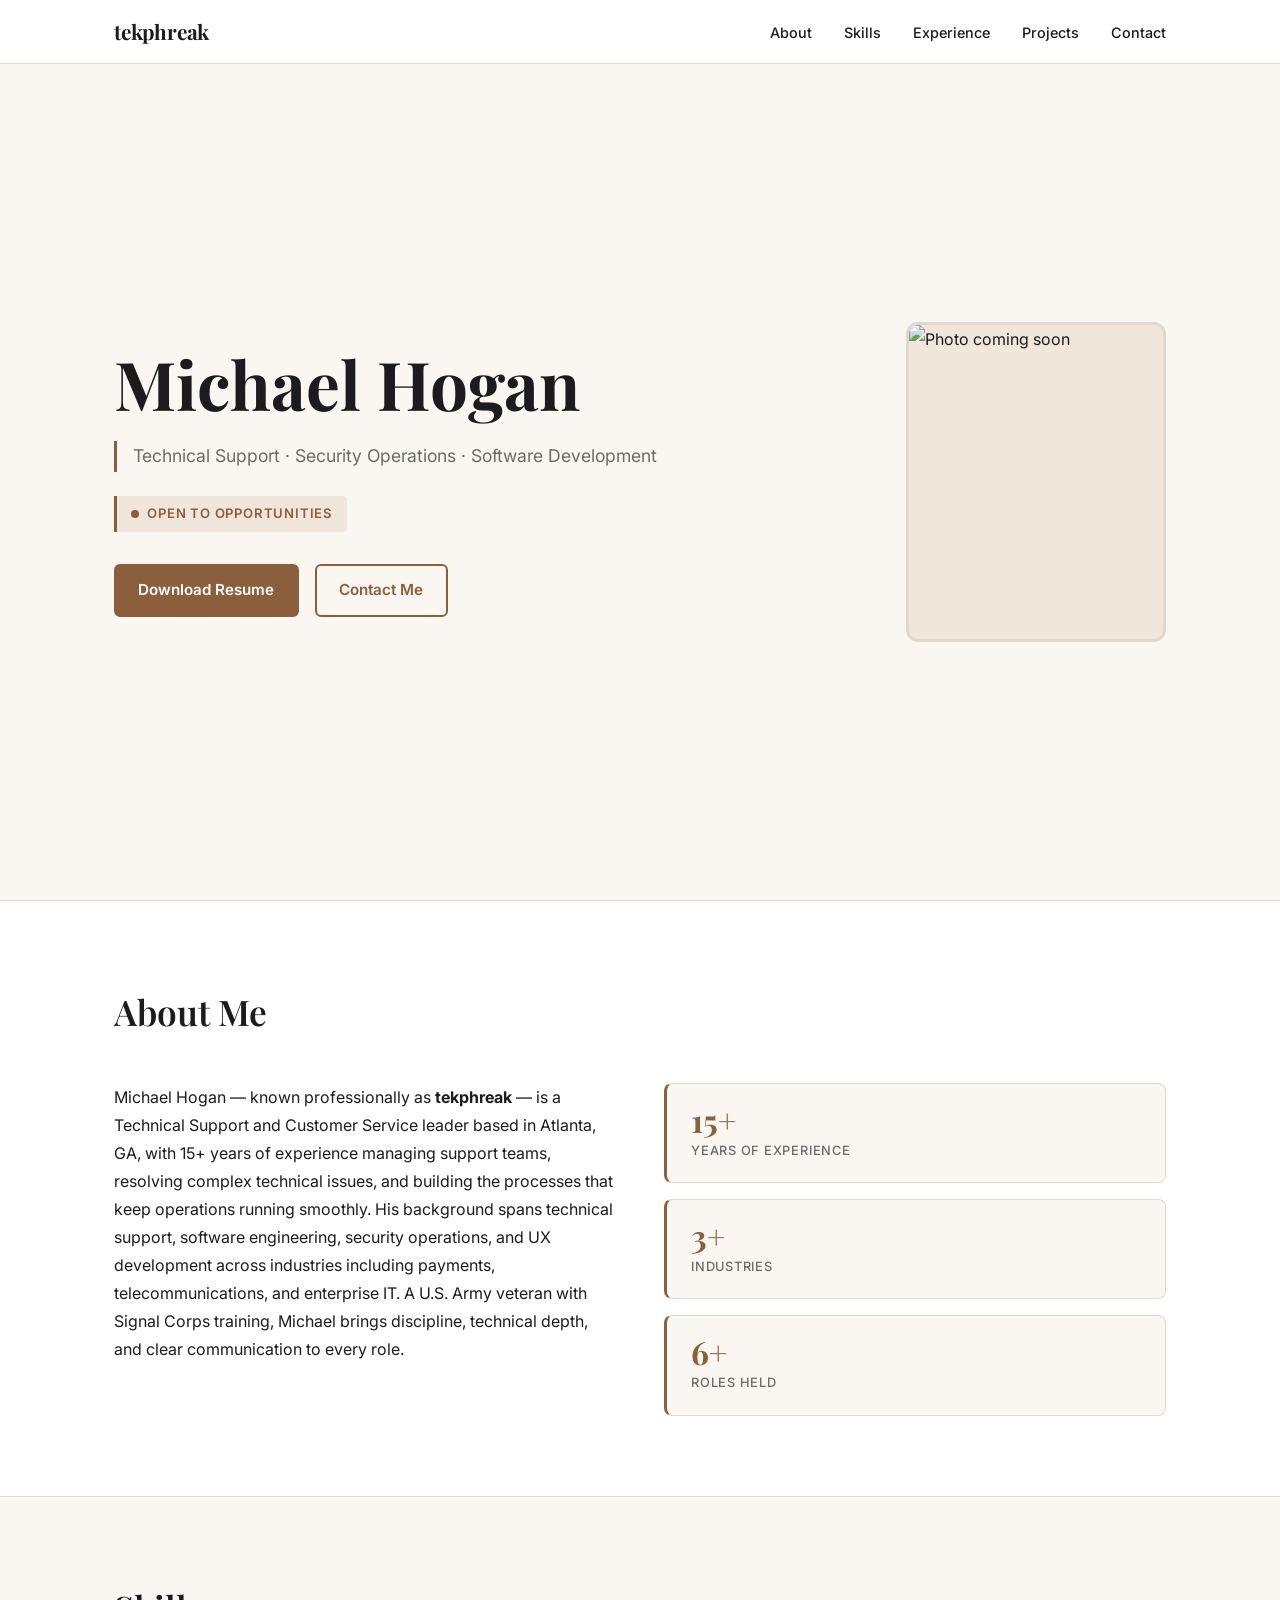
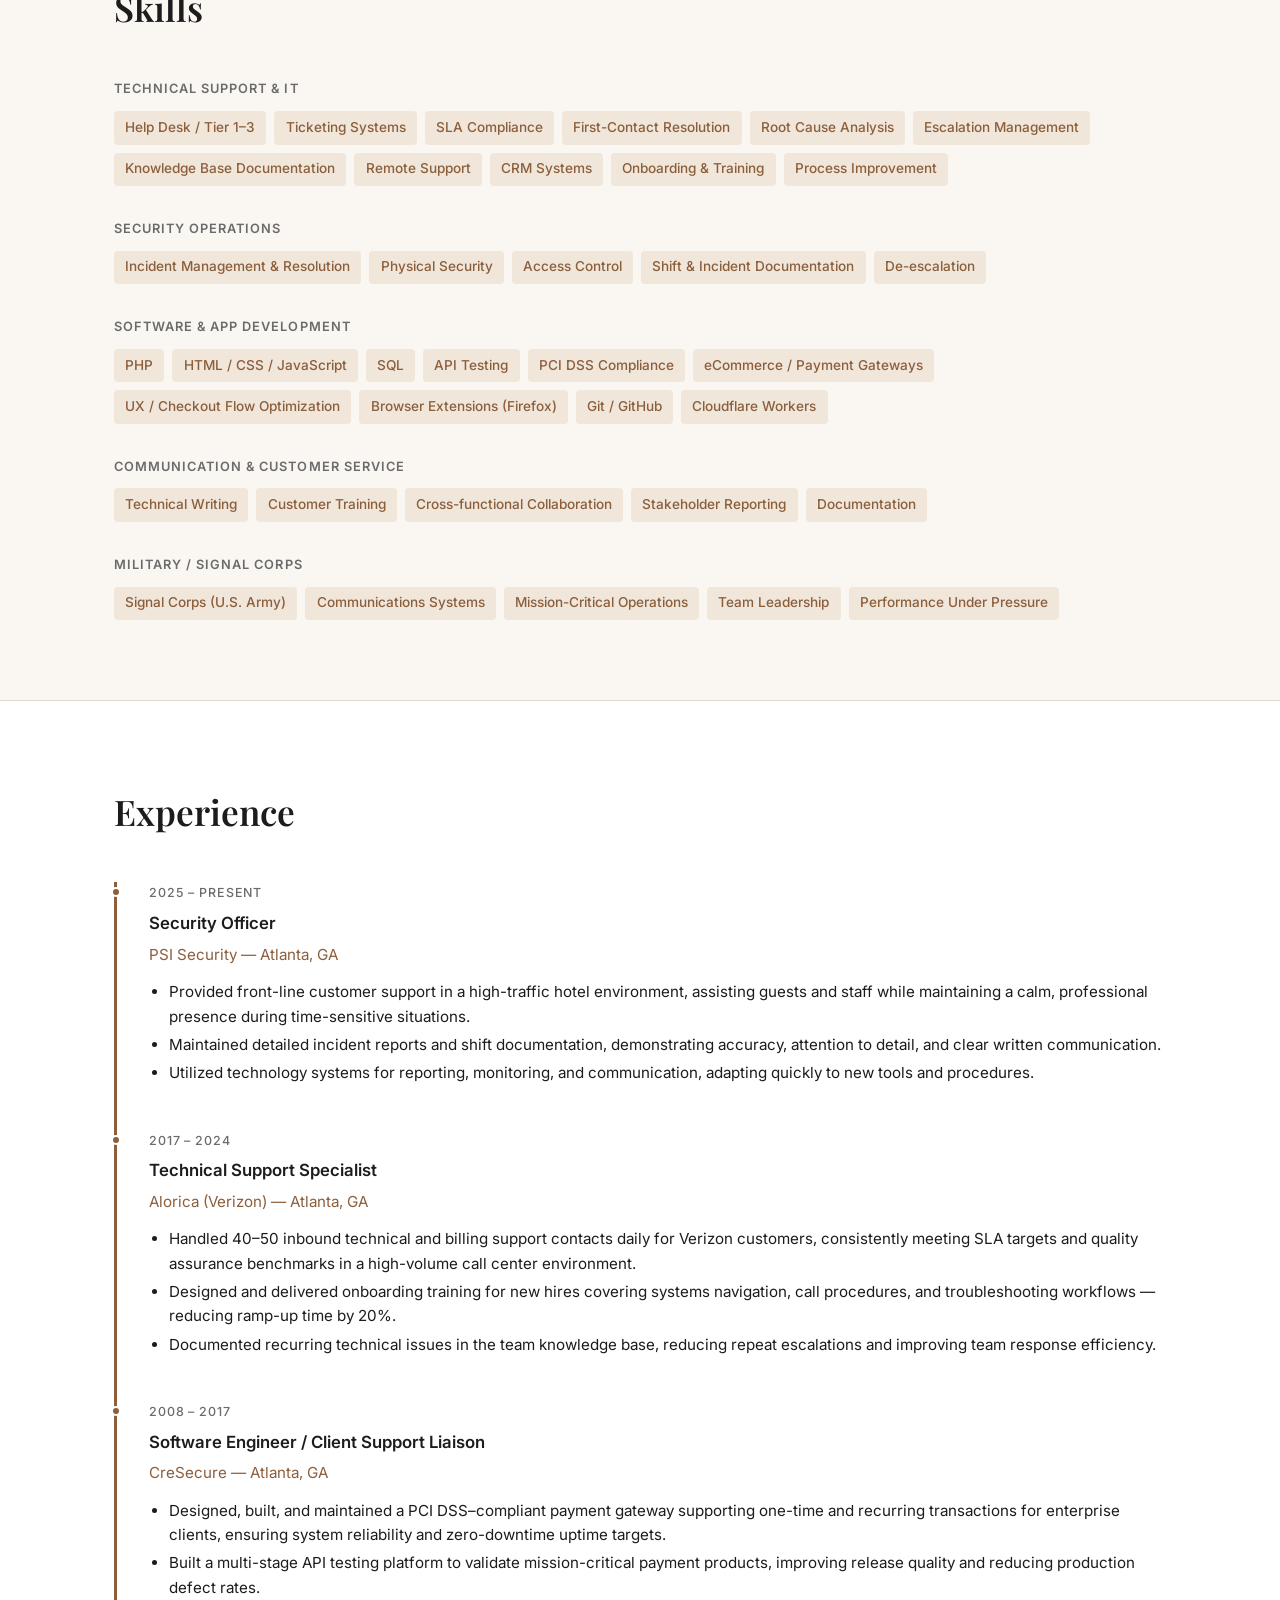
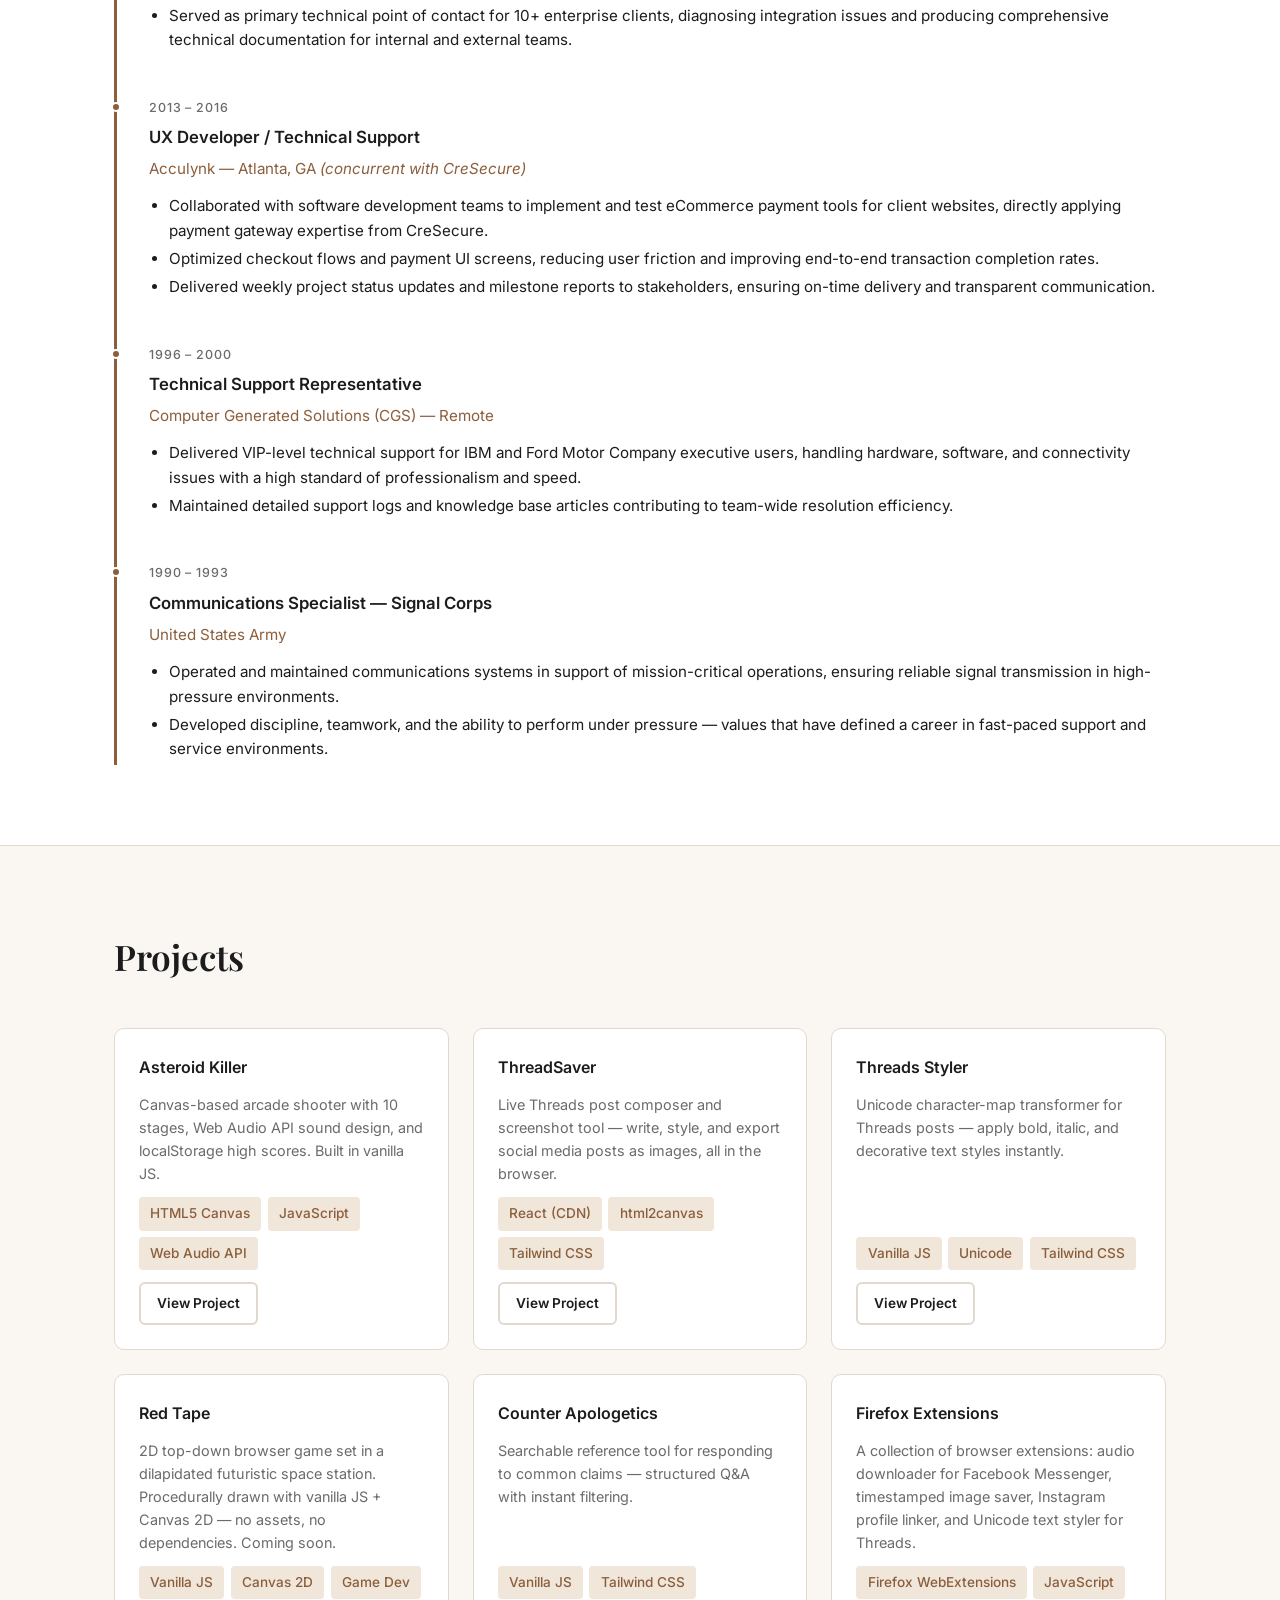
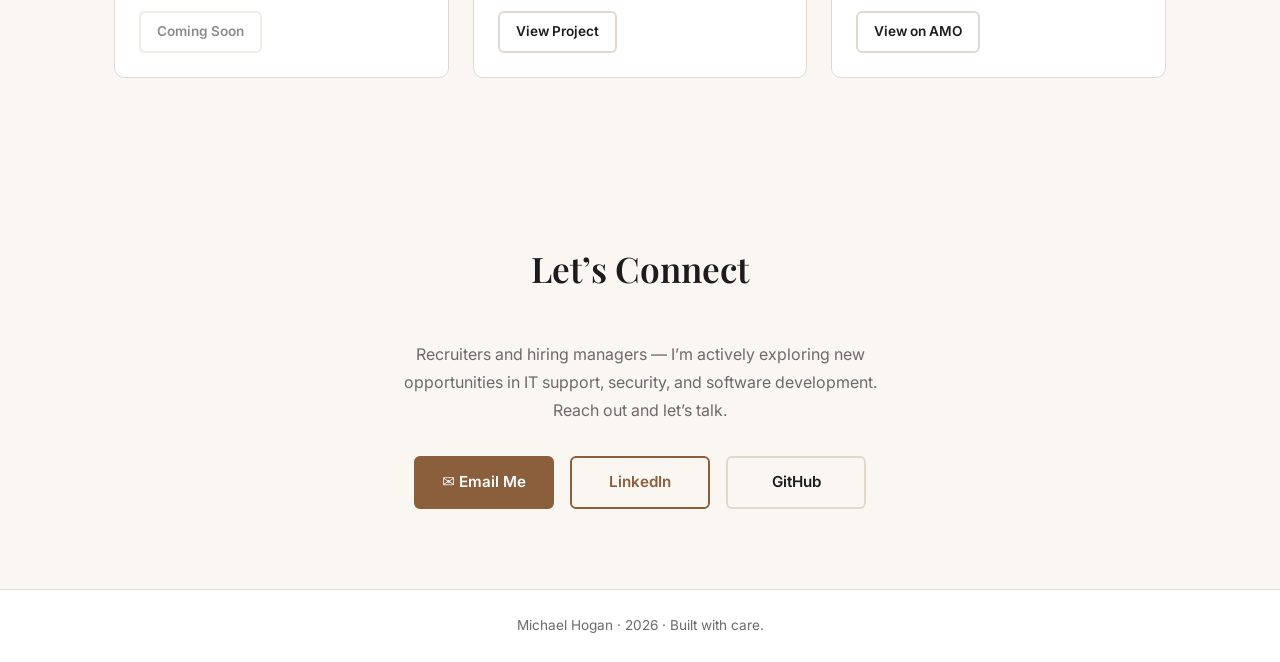
==== index.html @ ffb58f97 "Replace Apologetics Bingo with Red Tape game placeholder; contact email already live Co-Authored-By:" ====
<!DOCTYPE html>
<html lang="en">
<head>
  <meta charset="UTF-8">
  <meta name="viewport" content="width=device-width, initial-scale=1.0">

  <title>Michael Hogan | tekphreak &mdash; Technical Support, Security &amp; Software Development | Atlanta, GA</title>

  <!-- SEO -->
  <meta name="description" content="Michael Hogan &mdash; tekphreak | Technical Support, Security Operations &amp; Software Development professional based in Atlanta, GA. Open to new opportunities.">
  <meta name="keywords" content="Michael Hogan, tekphreak, technical support specialist, security officer, software developer, Atlanta, IT professional, hire, resume">
  <meta name="author" content="Michael Hogan">
  <meta name="robots" content="index, follow">

  <!-- Open Graph -->
  <meta property="og:type" content="website">
  <meta property="og:url" content="https://tekphreak.com/">
  <meta property="og:title" content="Michael Hogan | tekphreak &mdash; Professional Portfolio">
  <meta property="og:description" content="Technical Support, Security Operations &amp; Software Development professional based in Atlanta, GA. Open to new opportunities.">
  <meta property="og:image" content="https://tekphreak.com/assets/profile.jpg">

  <!-- Twitter/X Card -->
  <meta name="twitter:card" content="summary_large_image">
  <meta name="twitter:title" content="Michael Hogan | tekphreak">
  <meta name="twitter:description" content="Technical Support, Security &amp; Software Development professional. Open to new opportunities.">
  <meta name="twitter:image" content="https://tekphreak.com/assets/profile.jpg">

  <!-- Canonical URL -->
  <link rel="canonical" href="https://tekphreak.com/">

  <!-- Favicon — drop files into assets/ and favicon.ico into root -->
  <link rel="icon" type="image/x-icon" href="/favicon.ico">
  <link rel="icon" type="image/png" sizes="32x32" href="/assets/favicon-32x32.png">
  <link rel="icon" type="image/png" sizes="16x16" href="/assets/favicon-16x16.png">
  <link rel="apple-touch-icon" sizes="180x180" href="/assets/apple-touch-icon.png">
  <link rel="icon" type="image/svg+xml" href="/assets/favicon.svg">
  <link rel="manifest" href="/site.webmanifest">
  <meta name="theme-color" content="#8B5E3C">

  <!-- Fonts -->
  <link rel="preconnect" href="https://fonts.googleapis.com">
  <link rel="preconnect" href="https://fonts.gstatic.com" crossorigin>
  <link href="https://fonts.googleapis.com/css2?family=Playfair+Display:wght@600;700&family=Inter:wght@400;500;600&display=swap" rel="stylesheet">

  <!-- Styles -->
  <link rel="stylesheet" href="style.css">
  <link rel="stylesheet" href="print.css" media="print">
</head>
<body>

  <!-- ===== NAV ===== -->
  <nav class="site-nav" id="site-nav">
    <div class="nav-inner">
      <a href="#hero" class="nav-logo">tekphreak</a>
      <button class="hamburger" aria-label="Open navigation menu" aria-expanded="false" aria-controls="nav-links">
        <span></span><span></span><span></span>
      </button>
      <ul class="nav-links" id="nav-links" role="list">
        <li><a href="#about">About</a></li>
        <li><a href="#skills">Skills</a></li>
        <li><a href="#experience">Experience</a></li>
        <li><a href="#projects">Projects</a></li>

        <li><a href="#contact">Contact</a></li>
      </ul>
    </div>
  </nav>

  <!-- ===== HERO ===== -->
  <section id="hero">
    <div class="hero-inner">
      <div class="hero-content">
        <h1 class="hero-name">Michael Hogan</h1>
        <div class="hero-tagline-block">
          <p class="hero-tagline">Technical Support &middot; Security Operations &middot; Software Development</p>
        </div>
        <div class="open-to-work-badge">
          <span class="badge-dot"></span> Open to Opportunities
        </div>
        <div class="hero-ctas">
          <a href="assets/resume.pdf" download class="btn btn-primary">Download Resume</a>
          <a href="#contact" class="btn btn-secondary">Contact Me</a>
        </div>
      </div>
      <div class="hero-photo">
        <img src="assets/profile.jpg" alt="Photo coming soon" class="profile-img">
      </div>
    </div>
  </section>

  <!-- ===== ABOUT ===== -->
  <section id="about">
    <div class="section-inner">
      <h2 class="section-heading">About Me</h2>
      <div class="about-grid">
        <div class="about-bio">
          <p>Michael Hogan &mdash; known professionally as <strong>tekphreak</strong> &mdash; is a Technical Support and Customer Service leader based in Atlanta, GA, with 15+ years of experience managing support teams, resolving complex technical issues, and building the processes that keep operations running smoothly. His background spans technical support, software engineering, security operations, and UX development across industries including payments, telecommunications, and enterprise IT. A U.S. Army veteran with Signal Corps training, Michael brings discipline, technical depth, and clear communication to every role.</p>
        </div>
        <div class="about-stats">
          <div class="stat-card">
            <span class="stat-number">15+</span>
            <span class="stat-label">Years of Experience</span>
          </div>
          <div class="stat-card">
            <span class="stat-number">3+</span>
            <span class="stat-label">Industries</span>
          </div>
          <div class="stat-card">
            <span class="stat-number">6+</span>
            <span class="stat-label">Roles Held</span>
          </div>
        </div>
      </div>
    </div>
  </section>

  <!-- ===== SKILLS ===== -->
  <section id="skills">
    <div class="section-inner">
      <h2 class="section-heading">Skills</h2>
      <div class="skills-groups">

        <div class="skill-group">
          <h3 class="skill-group-label">Technical Support &amp; IT</h3>
          <div class="skill-tags">
            <span class="skill-tag">Help Desk / Tier 1&ndash;3</span>
            <span class="skill-tag">Ticketing Systems</span>
            <span class="skill-tag">SLA Compliance</span>
            <span class="skill-tag">First-Contact Resolution</span>
            <span class="skill-tag">Root Cause Analysis</span>
            <span class="skill-tag">Escalation Management</span>
            <span class="skill-tag">Knowledge Base Documentation</span>
            <span class="skill-tag">Remote Support</span>
            <span class="skill-tag">CRM Systems</span>
            <span class="skill-tag">Onboarding &amp; Training</span>
            <span class="skill-tag">Process Improvement</span>
          </div>
        </div>

        <div class="skill-group">
          <h3 class="skill-group-label">Security Operations</h3>
          <div class="skill-tags">
            <span class="skill-tag">Incident Management &amp; Resolution</span>
            <span class="skill-tag">Physical Security</span>
            <span class="skill-tag">Access Control</span>
            <span class="skill-tag">Shift &amp; Incident Documentation</span>
            <span class="skill-tag">De-escalation</span>
          </div>
        </div>

        <div class="skill-group">
          <h3 class="skill-group-label">Software &amp; App Development</h3>
          <div class="skill-tags">
            <span class="skill-tag">PHP</span>
            <span class="skill-tag">HTML / CSS / JavaScript</span>
            <span class="skill-tag">SQL</span>
            <span class="skill-tag">API Testing</span>
            <span class="skill-tag">PCI DSS Compliance</span>
            <span class="skill-tag">eCommerce / Payment Gateways</span>
            <span class="skill-tag">UX / Checkout Flow Optimization</span>
            <span class="skill-tag">Browser Extensions (Firefox)</span>
            <span class="skill-tag">Git / GitHub</span>
            <span class="skill-tag">Cloudflare Workers</span>
          </div>
        </div>

        <div class="skill-group">
          <h3 class="skill-group-label">Communication &amp; Customer Service</h3>
          <div class="skill-tags">
            <span class="skill-tag">Technical Writing</span>
            <span class="skill-tag">Customer Training</span>
            <span class="skill-tag">Cross-functional Collaboration</span>
            <span class="skill-tag">Stakeholder Reporting</span>
            <span class="skill-tag">Documentation</span>
          </div>
        </div>

        <div class="skill-group">
          <h3 class="skill-group-label">Military / Signal Corps</h3>
          <div class="skill-tags">
            <span class="skill-tag">Signal Corps (U.S. Army)</span>
            <span class="skill-tag">Communications Systems</span>
            <span class="skill-tag">Mission-Critical Operations</span>
            <span class="skill-tag">Team Leadership</span>
            <span class="skill-tag">Performance Under Pressure</span>
          </div>
        </div>

      </div>
    </div>
  </section>

  <!-- ===== EXPERIENCE ===== -->
  <section id="experience">
    <div class="section-inner">
      <h2 class="section-heading">Experience</h2>
      <div class="timeline">

        <div class="timeline-entry">
          <span class="timeline-date">2025 &ndash; Present</span>
          <h3 class="timeline-role">Security Officer</h3>
          <p class="timeline-company">PSI Security &mdash; Atlanta, GA</p>
          <ul class="timeline-bullets">
            <li>Provided front-line customer support in a high-traffic hotel environment, assisting guests and staff while maintaining a calm, professional presence during time-sensitive situations.</li>
            <li>Maintained detailed incident reports and shift documentation, demonstrating accuracy, attention to detail, and clear written communication.</li>
            <li>Utilized technology systems for reporting, monitoring, and communication, adapting quickly to new tools and procedures.</li>
          </ul>
        </div>

        <div class="timeline-entry">
          <span class="timeline-date">2017 &ndash; 2024</span>
          <h3 class="timeline-role">Technical Support Specialist</h3>
          <p class="timeline-company">Alorica (Verizon) &mdash; Atlanta, GA</p>
          <ul class="timeline-bullets">
            <li>Handled 40&ndash;50 inbound technical and billing support contacts daily for Verizon customers, consistently meeting SLA targets and quality assurance benchmarks in a high-volume call center environment.</li>
            <li>Designed and delivered onboarding training for new hires covering systems navigation, call procedures, and troubleshooting workflows &mdash; reducing ramp-up time by 20%.</li>
            <li>Documented recurring technical issues in the team knowledge base, reducing repeat escalations and improving team response efficiency.</li>
          </ul>
        </div>

        <div class="timeline-entry">
          <span class="timeline-date">2008 &ndash; 2017</span>
          <h3 class="timeline-role">Software Engineer / Client Support Liaison</h3>
          <p class="timeline-company">CreSecure &mdash; Atlanta, GA</p>
          <ul class="timeline-bullets">
            <li>Designed, built, and maintained a PCI DSS&ndash;compliant payment gateway supporting one-time and recurring transactions for enterprise clients, ensuring system reliability and zero-downtime uptime targets.</li>
            <li>Built a multi-stage API testing platform to validate mission-critical payment products, improving release quality and reducing production defect rates.</li>
            <li>Served as primary technical point of contact for 10+ enterprise clients, diagnosing integration issues and producing comprehensive technical documentation for internal and external teams.</li>
          </ul>
        </div>

        <div class="timeline-entry">
          <span class="timeline-date">2013 &ndash; 2016</span>
          <h3 class="timeline-role">UX Developer / Technical Support</h3>
          <p class="timeline-company">Acculynk &mdash; Atlanta, GA <em style="font-style:italic;font-weight:400;">(concurrent with CreSecure)</em></p>
          <ul class="timeline-bullets">
            <li>Collaborated with software development teams to implement and test eCommerce payment tools for client websites, directly applying payment gateway expertise from CreSecure.</li>
            <li>Optimized checkout flows and payment UI screens, reducing user friction and improving end-to-end transaction completion rates.</li>
            <li>Delivered weekly project status updates and milestone reports to stakeholders, ensuring on-time delivery and transparent communication.</li>
          </ul>
        </div>

        <div class="timeline-entry">
          <span class="timeline-date">1996 &ndash; 2000</span>
          <h3 class="timeline-role">Technical Support Representative</h3>
          <p class="timeline-company">Computer Generated Solutions (CGS) &mdash; Remote</p>
          <ul class="timeline-bullets">
            <li>Delivered VIP-level technical support for IBM and Ford Motor Company executive users, handling hardware, software, and connectivity issues with a high standard of professionalism and speed.</li>
            <li>Maintained detailed support logs and knowledge base articles contributing to team-wide resolution efficiency.</li>
          </ul>
        </div>

        <div class="timeline-entry">
          <span class="timeline-date">1990 &ndash; 1993</span>
          <h3 class="timeline-role">Communications Specialist &mdash; Signal Corps</h3>
          <p class="timeline-company">United States Army</p>
          <ul class="timeline-bullets">
            <li>Operated and maintained communications systems in support of mission-critical operations, ensuring reliable signal transmission in high-pressure environments.</li>
            <li>Developed discipline, teamwork, and the ability to perform under pressure &mdash; values that have defined a career in fast-paced support and service environments.</li>
          </ul>
        </div>

      </div>
    </div>
  </section>

  <!-- ===== PROJECTS ===== -->
  <section id="projects">
    <div class="section-inner">
      <h2 class="section-heading">Projects</h2>
      <div class="card-grid">

        <div class="card">
          <h3 class="card-title">Asteroid Killer</h3>
          <p class="card-desc">Canvas-based arcade shooter with 10 stages, Web Audio API sound design, and localStorage high scores. Built in vanilla JS.</p>
          <div class="card-tags">
            <span class="skill-tag">HTML5 Canvas</span>
            <span class="skill-tag">JavaScript</span>
            <span class="skill-tag">Web Audio API</span>
          </div>
          <a href="apps/game/index.html" class="btn btn-outline card-btn">View Project</a>
        </div>

        <div class="card">
          <h3 class="card-title">ThreadSaver</h3>
          <p class="card-desc">Live Threads post composer and screenshot tool &mdash; write, style, and export social media posts as images, all in the browser.</p>
          <div class="card-tags">
            <span class="skill-tag">React (CDN)</span>
            <span class="skill-tag">html2canvas</span>
            <span class="skill-tag">Tailwind CSS</span>
          </div>
          <a href="apps/threadsaver/index.html" class="btn btn-outline card-btn">View Project</a>
        </div>

        <div class="card">
          <h3 class="card-title">Threads Styler</h3>
          <p class="card-desc">Unicode character-map transformer for Threads posts &mdash; apply bold, italic, and decorative text styles instantly.</p>
          <div class="card-tags">
            <span class="skill-tag">Vanilla JS</span>
            <span class="skill-tag">Unicode</span>
            <span class="skill-tag">Tailwind CSS</span>
          </div>
          <a href="apps/threadstyler/index.html" class="btn btn-outline card-btn">View Project</a>
        </div>

        <div class="card">
          <h3 class="card-title">Red Tape</h3>
          <p class="card-desc">2D top-down browser game set in a dilapidated futuristic space station. Procedurally drawn with vanilla JS + Canvas 2D &mdash; no assets, no dependencies. Coming soon.</p>
          <div class="card-tags">
            <span class="skill-tag">Vanilla JS</span>
            <span class="skill-tag">Canvas 2D</span>
            <span class="skill-tag">Game Dev</span>
          </div>
          <span class="btn btn-outline card-btn" style="opacity:.5;cursor:default;">Coming Soon</span>
        </div>

        <div class="card">
          <h3 class="card-title">Counter Apologetics</h3>
          <p class="card-desc">Searchable reference tool for responding to common claims &mdash; structured Q&amp;A with instant filtering.</p>
          <div class="card-tags">
            <span class="skill-tag">Vanilla JS</span>
            <span class="skill-tag">Tailwind CSS</span>
          </div>
          <a href="apps/cat/index.html" class="btn btn-outline card-btn">View Project</a>
        </div>

        <div class="card">
          <h3 class="card-title">Firefox Extensions</h3>
          <p class="card-desc">A collection of browser extensions: audio downloader for Facebook Messenger, timestamped image saver, Instagram profile linker, and Unicode text styler for Threads.</p>
          <div class="card-tags">
            <span class="skill-tag">Firefox WebExtensions</span>
            <span class="skill-tag">JavaScript</span>
          </div>
          <a href="https://addons.mozilla.org/en-US/firefox/user/18838772/" target="_blank" rel="noopener noreferrer" class="btn btn-outline card-btn">View on AMO</a>
        </div>

      </div>
    </div>
  </section>

  <!-- ===== CONTACT ===== -->
  <section id="contact">
    <div class="section-inner section-inner--centered">
      <h2 class="section-heading">Let&rsquo;s Connect</h2>
      <p class="contact-invite">Recruiters and hiring managers &mdash; I&rsquo;m actively exploring new opportunities in IT support, security, and software development. Reach out and let&rsquo;s talk.</p>
      <div class="contact-links">
        <a href="mailto:michaelrhogan@gmail.com" class="btn btn-primary contact-btn">
          &#x2709; Email Me
        </a>
        <a href="https://www.linkedin.com/in/michael-r-hogan" target="_blank" rel="noopener noreferrer" class="btn btn-secondary contact-btn">
          LinkedIn
        </a>
        <a href="https://github.com/tekphreak" target="_blank" rel="noopener noreferrer" class="btn btn-outline contact-btn">
          GitHub
        </a>
      </div>
    </div>
  </section>

  <!-- ===== FOOTER ===== -->
  <footer class="site-footer">
    <p>Michael Hogan &middot; <span id="footer-year"></span> &middot; Built with care.</p>
  </footer>

  <!-- JSON-LD Structured Data -->
  <script type="application/ld+json">
  {
    "@context": "https://schema.org",
    "@type": "Person",
    "name": "Michael Hogan",
    "alternateName": "tekphreak",
    "url": "https://tekphreak.com",
    "image": "https://tekphreak.com/assets/profile.jpg",
    "jobTitle": "Technical Support Specialist",
    "address": {
      "@type": "PostalAddress",
      "addressLocality": "Atlanta",
      "addressRegion": "GA",
      "addressCountry": "US"
    },
    "sameAs": [
      "https://www.linkedin.com/in/michael-r-hogan",
      "https://github.com/tekphreak"
    ]
  }
  </script>

  <script src="script.js"></script>
</body>
</html>
---- style.css ----
/* =============================================
   style.css — tekphreak.com
   ============================================= */

/* --- Custom Properties --- */
:root {
  --color-ink:          #1C1C1E;
  --color-surface:      #FAF7F2;
  --color-card:         #FFFFFF;
  --color-accent:       #8B5E3C;
  --color-accent-light: #F0E6DA;
  --color-muted:        #6B6B6B;
  --color-border:       #E2D9CE;

  --font-display: 'Playfair Display', Georgia, serif;
  --font-body:    'Inter', system-ui, sans-serif;

  --nav-height: 64px;
}

/* --- Reset --- */
*, *::before, *::after {
  box-sizing: border-box;
  margin: 0;
  padding: 0;
}

html {
  font-size: 16px;
  scroll-behavior: smooth;
}

body {
  font-family: var(--font-body);
  font-size: 1rem;
  line-height: 1.75;
  color: var(--color-ink);
  background-color: var(--color-surface);
  overflow-x: hidden;
}

img {
  max-width: 100%;
  height: auto;
  display: block;
}

ul {
  list-style: none;
}

a {
  color: var(--color-accent);
  text-decoration: none;
}

a:hover {
  text-decoration: underline;
}

:focus-visible {
  outline: 2px solid var(--color-accent);
  outline-offset: 3px;
  border-radius: 2px;
}

@media (prefers-reduced-motion: reduce) {
  *, *::before, *::after {
    animation-duration: 0.01ms !important;
    transition-duration: 0.01ms !important;
  }
}

/* =============================================
   NAV
   ============================================= */
.site-nav {
  position: sticky;
  top: 0;
  z-index: 100;
  background-color: var(--color-card);
  border-bottom: 1px solid var(--color-border);
  height: var(--nav-height);
}

.nav-inner {
  max-width: 1100px;
  margin: 0 auto;
  height: 100%;
  display: flex;
  align-items: center;
  justify-content: space-between;
  padding-left: max(1.5rem, env(safe-area-inset-left));
  padding-right: max(1.5rem, env(safe-area-inset-right));
}

.nav-logo {
  font-family: var(--font-display);
  font-size: 1.3rem;
  font-weight: 700;
  color: var(--color-ink);
  text-decoration: none;
  letter-spacing: -0.01em;
}

.nav-logo:hover {
  text-decoration: none;
  color: var(--color-accent);
}

.nav-links {
  display: flex;
  gap: 2rem;
  align-items: center;
}

.nav-links a {
  font-size: 0.9rem;
  font-weight: 500;
  color: var(--color-ink);
  text-decoration: none;
  transition: color 0.15s ease;
}

.nav-links a:hover {
  color: var(--color-accent);
  text-decoration: none;
}

/* Hamburger — hidden on desktop */
.hamburger {
  display: none;
  flex-direction: column;
  justify-content: center;
  align-items: center;
  gap: 5px;
  width: 44px;
  height: 44px;
  background: none;
  border: none;
  cursor: pointer;
  padding: 0;
}

.hamburger span {
  display: block;
  width: 22px;
  height: 2px;
  background-color: var(--color-ink);
  border-radius: 2px;
  transition: transform 0.2s ease, opacity 0.2s ease;
}

.hamburger[aria-expanded="true"] span:nth-child(1) {
  transform: translateY(7px) rotate(45deg);
}
.hamburger[aria-expanded="true"] span:nth-child(2) {
  opacity: 0;
}
.hamburger[aria-expanded="true"] span:nth-child(3) {
  transform: translateY(-7px) rotate(-45deg);
}

/* =============================================
   SECTION SHARED LAYOUT
   ============================================= */
.section-inner {
  max-width: 1100px;
  margin: 0 auto;
  padding: 5rem 1.5rem;
  padding-left: max(1.5rem, env(safe-area-inset-left));
  padding-right: max(1.5rem, env(safe-area-inset-right));
}

.section-inner--centered {
  text-align: center;
}

.section-heading {
  font-family: var(--font-display);
  font-size: clamp(1.6rem, 3vw, 2.2rem);
  font-weight: 600;
  color: var(--color-ink);
  margin-bottom: 2.5rem;
}

/* =============================================
   HERO
   ============================================= */
#hero {
  min-height: calc(100vh - var(--nav-height));
  background-color: var(--color-surface);
  display: flex;
  align-items: center;
}

.hero-inner {
  max-width: 1100px;
  margin: 0 auto;
  width: 100%;
  padding: 4rem 1.5rem;
  padding-left: max(1.5rem, env(safe-area-inset-left));
  padding-right: max(1.5rem, env(safe-area-inset-right));
  display: grid;
  grid-template-columns: 1fr auto;
  gap: 3rem;
  align-items: center;
}

.hero-name {
  font-family: var(--font-display);
  font-size: clamp(2.6rem, 6vw, 4.2rem);
  font-weight: 700;
  color: var(--color-ink);
  line-height: 1.1;
  margin-bottom: 1.25rem;
}

.hero-tagline-block {
  border-left: 3px solid var(--color-accent);
  padding-left: 1rem;
  margin-bottom: 1.5rem;
}

.hero-tagline {
  font-size: 1.1rem;
  color: var(--color-muted);
  font-weight: 400;
}

.open-to-work-badge {
  display: inline-flex;
  align-items: center;
  gap: 0.5rem;
  background-color: var(--color-accent-light);
  border-left: 3px solid var(--color-accent);
  color: var(--color-accent);
  font-size: 0.82rem;
  font-weight: 600;
  text-transform: uppercase;
  letter-spacing: 0.06em;
  padding: 0.4rem 0.9rem;
  border-radius: 0 4px 4px 0;
  margin-bottom: 2rem;
}

.badge-dot {
  display: inline-block;
  width: 8px;
  height: 8px;
  background-color: var(--color-accent);
  border-radius: 50%;
  flex-shrink: 0;
  animation: badge-pulse 2s infinite;
}

@keyframes badge-pulse {
  0%, 100% { opacity: 1; }
  50%       { opacity: 0.35; }
}

.hero-ctas {
  display: flex;
  gap: 1rem;
  flex-wrap: wrap;
}

.profile-img {
  width: 260px;
  height: 320px;
  object-fit: cover;
  border-radius: 12px;
  border: 3px solid var(--color-border);
  background-color: var(--color-accent-light);
}

/* =============================================
   BUTTONS
   ============================================= */
.btn {
  display: inline-flex;
  align-items: center;
  justify-content: center;
  gap: 0.4rem;
  font-family: var(--font-body);
  font-size: 0.95rem;
  font-weight: 600;
  padding: 0.7rem 1.4rem;
  min-height: 44px;
  border-radius: 6px;
  border: 2px solid transparent;
  cursor: pointer;
  text-decoration: none;
  transition: background-color 0.15s ease, color 0.15s ease, border-color 0.15s ease;
  white-space: nowrap;
}

.btn:hover {
  text-decoration: none;
}

.btn-primary {
  background-color: var(--color-accent);
  color: #fff;
  border-color: var(--color-accent);
}

.btn-primary:hover {
  background-color: #6e4a2e;
  border-color: #6e4a2e;
  color: #fff;
}

.btn-secondary {
  background-color: transparent;
  color: var(--color-accent);
  border-color: var(--color-accent);
}

.btn-secondary:hover {
  background-color: var(--color-accent-light);
  color: var(--color-accent);
}

.btn-outline {
  background-color: transparent;
  color: var(--color-ink);
  border-color: var(--color-border);
}

.btn-outline:hover {
  border-color: var(--color-accent);
  color: var(--color-accent);
}

/* =============================================
   ABOUT
   ============================================= */
#about {
  background-color: var(--color-card);
  border-top: 1px solid var(--color-border);
  border-bottom: 1px solid var(--color-border);
}

.about-grid {
  display: grid;
  grid-template-columns: 1fr 1fr;
  gap: 3rem;
  align-items: start;
}

.about-bio p {
  font-size: 1rem;
  line-height: 1.75;
  color: var(--color-ink);
}

.about-stats {
  display: flex;
  flex-direction: column;
  gap: 1rem;
}

.stat-card {
  background-color: var(--color-surface);
  border: 1px solid var(--color-border);
  border-left: 3px solid var(--color-accent);
  border-radius: 8px;
  padding: 1.25rem 1.5rem;
  display: flex;
  flex-direction: column;
  gap: 0.25rem;
}

.stat-number {
  font-family: var(--font-display);
  font-size: 2rem;
  font-weight: 700;
  color: var(--color-accent);
  line-height: 1;
}

.stat-label {
  font-size: 0.8rem;
  font-weight: 500;
  text-transform: uppercase;
  letter-spacing: 0.06em;
  color: var(--color-muted);
}

/* =============================================
   SKILLS
   ============================================= */
#skills {
  background-color: var(--color-surface);
}

.skills-groups {
  display: flex;
  flex-direction: column;
  gap: 2rem;
}

.skill-group-label {
  font-size: 0.8rem;
  font-weight: 600;
  text-transform: uppercase;
  letter-spacing: 0.08em;
  color: var(--color-muted);
  margin-bottom: 0.65rem;
}

.skill-tags {
  display: flex;
  flex-wrap: wrap;
  gap: 0.5rem;
}

.skill-tag {
  background-color: var(--color-accent-light);
  color: var(--color-accent);
  font-size: 0.85rem;
  font-weight: 500;
  padding: 0.3rem 0.7rem;
  border-radius: 4px;
  display: inline-block;
}

/* =============================================
   EXPERIENCE — TIMELINE
   ============================================= */
#experience {
  background-color: var(--color-card);
  border-top: 1px solid var(--color-border);
  border-bottom: 1px solid var(--color-border);
}

.timeline {
  display: flex;
  flex-direction: column;
}

.timeline-entry {
  border-left: 3px solid var(--color-accent);
  padding: 0 0 2.5rem 2rem;
  position: relative;
}

.timeline-entry:last-child {
  padding-bottom: 0;
}

.timeline-entry::before {
  content: '';
  position: absolute;
  left: -6px;
  top: 5px;
  width: 10px;
  height: 10px;
  background-color: var(--color-accent);
  border-radius: 50%;
  border: 2px solid var(--color-card);
}

.timeline-date {
  display: block;
  font-size: 0.78rem;
  font-weight: 500;
  text-transform: uppercase;
  letter-spacing: 0.07em;
  color: var(--color-muted);
  margin-bottom: 0.3rem;
}

.timeline-role {
  font-size: 1.05rem;
  font-weight: 600;
  color: var(--color-ink);
  margin-bottom: 0.2rem;
}

.timeline-company {
  font-size: 0.95rem;
  color: var(--color-accent);
  margin-bottom: 0.75rem;
}

.timeline-bullets {
  list-style: disc;
  padding-left: 1.25rem;
}

.timeline-bullets li {
  font-size: 0.95rem;
  line-height: 1.6;
  color: var(--color-ink);
  margin-bottom: 0.25rem;
}

/* =============================================
   PROJECTS — CARD GRID
   ============================================= */
#projects {
  background-color: var(--color-surface);
}

.card-grid {
  display: grid;
  grid-template-columns: repeat(3, 1fr);
  gap: 1.5rem;
}

.card {
  background-color: var(--color-card);
  border: 1px solid var(--color-border);
  border-radius: 10px;
  padding: 1.5rem;
  display: flex;
  flex-direction: column;
  gap: 0.75rem;
  transition: box-shadow 0.2s ease;
}

@media (hover: hover) {
  .card:hover {
    box-shadow: 0 4px 18px rgba(139, 94, 60, 0.12);
  }
}

.card-title {
  font-size: 1rem;
  font-weight: 600;
  color: var(--color-ink);
}

.card-desc {
  font-size: 0.9rem;
  color: var(--color-muted);
  line-height: 1.6;
  flex: 1;
}

.card-tags {
  display: flex;
  flex-wrap: wrap;
  gap: 0.4rem;
}

.card-btn {
  align-self: flex-start;
  font-size: 0.85rem;
  padding: 0.45rem 1rem;
  min-height: 38px;
}

/* =============================================
   CERTIFICATIONS
   ============================================= */
#certifications {
  background-color: var(--color-card);
  border-top: 1px solid var(--color-border);
  border-bottom: 1px solid var(--color-border);
}

.cert-grid {
  display: grid;
  grid-template-columns: repeat(3, 1fr);
  gap: 1rem;
}

.cert-item {
  display: flex;
  align-items: center;
  gap: 1rem;
  background-color: var(--color-surface);
  border: 1px solid var(--color-border);
  border-radius: 8px;
  padding: 1rem 1.25rem;
}

.cert-icon {
  font-size: 1.5rem;
  flex-shrink: 0;
  line-height: 1;
}

.cert-info {
  display: flex;
  flex-direction: column;
  gap: 0.15rem;
}

.cert-name {
  font-size: 0.9rem;
  font-weight: 600;
  color: var(--color-ink);
}

.cert-meta {
  font-size: 0.78rem;
  color: var(--color-muted);
}

/* =============================================
   CONTACT
   ============================================= */
#contact {
  background-color: var(--color-surface);
}

.contact-invite {
  font-size: 1rem;
  color: var(--color-muted);
  max-width: 520px;
  margin: 0 auto 2rem;
  line-height: 1.75;
}

.contact-links {
  display: flex;
  gap: 1rem;
  justify-content: center;
  flex-wrap: wrap;
}

.contact-btn {
  min-width: 140px;
}

/* =============================================
   FOOTER
   ============================================= */
.site-footer {
  background-color: var(--color-card);
  border-top: 1px solid var(--color-border);
  text-align: center;
  padding: 1.5rem;
  font-size: 0.85rem;
  color: var(--color-muted);
}

/* =============================================
   RESPONSIVE — TABLET (max 768px)
   ============================================= */
@media (max-width: 768px) {

  .hamburger {
    display: flex;
  }

  .nav-links {
    display: none;
    position: absolute;
    top: var(--nav-height);
    left: 0;
    right: 0;
    background-color: var(--color-card);
    border-bottom: 1px solid var(--color-border);
    flex-direction: column;
    align-items: stretch;
    gap: 0;
    padding: 0.25rem 0;
    z-index: 99;
  }

  .nav-links.open {
    display: flex;
  }

  .nav-links li {
    width: 100%;
  }

  .nav-links a {
    display: flex;
    align-items: center;
    padding: 0 1.5rem;
    min-height: 48px;
    font-size: 1rem;
  }

  .hero-inner {
    grid-template-columns: 1fr;
  }

  .hero-photo {
    display: none;
  }

  .about-grid {
    grid-template-columns: 1fr;
  }

  .card-grid {
    grid-template-columns: repeat(2, 1fr);
  }

  .cert-grid {
    grid-template-columns: repeat(2, 1fr);
  }
}

/* =============================================
   RESPONSIVE — MOBILE (max 480px)
   ============================================= */
@media (max-width: 480px) {

  .section-inner {
    padding: 3.5rem 1.25rem;
    padding-left: max(1.25rem, env(safe-area-inset-left));
    padding-right: max(1.25rem, env(safe-area-inset-right));
  }

  .hero-name {
    font-size: clamp(2rem, 8vw, 4.2rem);
  }

  .hero-ctas {
    flex-direction: column;
  }

  .hero-ctas .btn {
    width: 100%;
    min-height: 48px;
  }

  .card-grid {
    grid-template-columns: 1fr;
  }

  .cert-grid {
    grid-template-columns: 1fr;
  }

  /* Timeline: swap vertical spine for top border on mobile */
  .timeline-entry {
    border-left: none;
    border-top: 3px solid var(--color-accent);
    padding: 1.25rem 0 2rem;
  }

  .timeline-entry::before {
    display: none;
  }

  .skill-tag {
    font-size: 0.8125rem;
  }

  .contact-links {
    flex-direction: column;
    align-items: stretch;
  }

  .contact-btn {
    width: 100%;
    min-height: 48px;
  }
}
---- print.css ----
/* =============================================
   print.css — Clean black & white, ink-saving
   ============================================= */

@media print {

  @page {
    margin: 1.5cm 2cm;
    size: A4 portrait;
  }

  * {
    color: #000 !important;
    background: #fff !important;
    box-shadow: none !important;
    text-shadow: none !important;
    border-color: #ccc !important;
  }

  body {
    font-family: Georgia, 'Times New Roman', serif;
    font-size: 11pt;
    line-height: 1.5;
  }

  h1, h2, h3 {
    font-family: Georgia, serif;
    page-break-after: avoid;
  }

  nav,
  .btn,
  #contact a[href^="mailto"],
  footer,
  .hamburger,
  .open-to-work-badge {
    display: none !important;
  }

  a[href]::after {
    content: " (" attr(href) ")";
    font-size: 9pt;
    color: #555 !important;
  }

  a[href^="#"]::after,
  a[href^="javascript"]::after {
    content: "";
  }

  section {
    page-break-inside: avoid;
  }

  #experience .timeline-entry {
    border-left: 2px solid #999 !important;
    padding-left: 1em;
    margin-bottom: 1em;
    page-break-inside: avoid;
  }

  #projects .card-grid {
    display: block !important;
  }

  #projects .card {
    border: 1px solid #ccc !important;
    padding: 0.5em;
    margin-bottom: 1em;
    page-break-inside: avoid;
  }

  .skill-tag {
    border: 1px solid #999 !important;
    padding: 0.1em 0.4em;
    margin: 0.1em;
    display: inline-block;
    font-size: 9pt;
  }

  #hero {
    min-height: unset !important;
    padding: 1em 0 !important;
  }

  #hero img {
    max-width: 80px !important;
    float: right;
  }

  #certifications .cert-grid {
    display: block !important;
    columns: 2;
  }
}
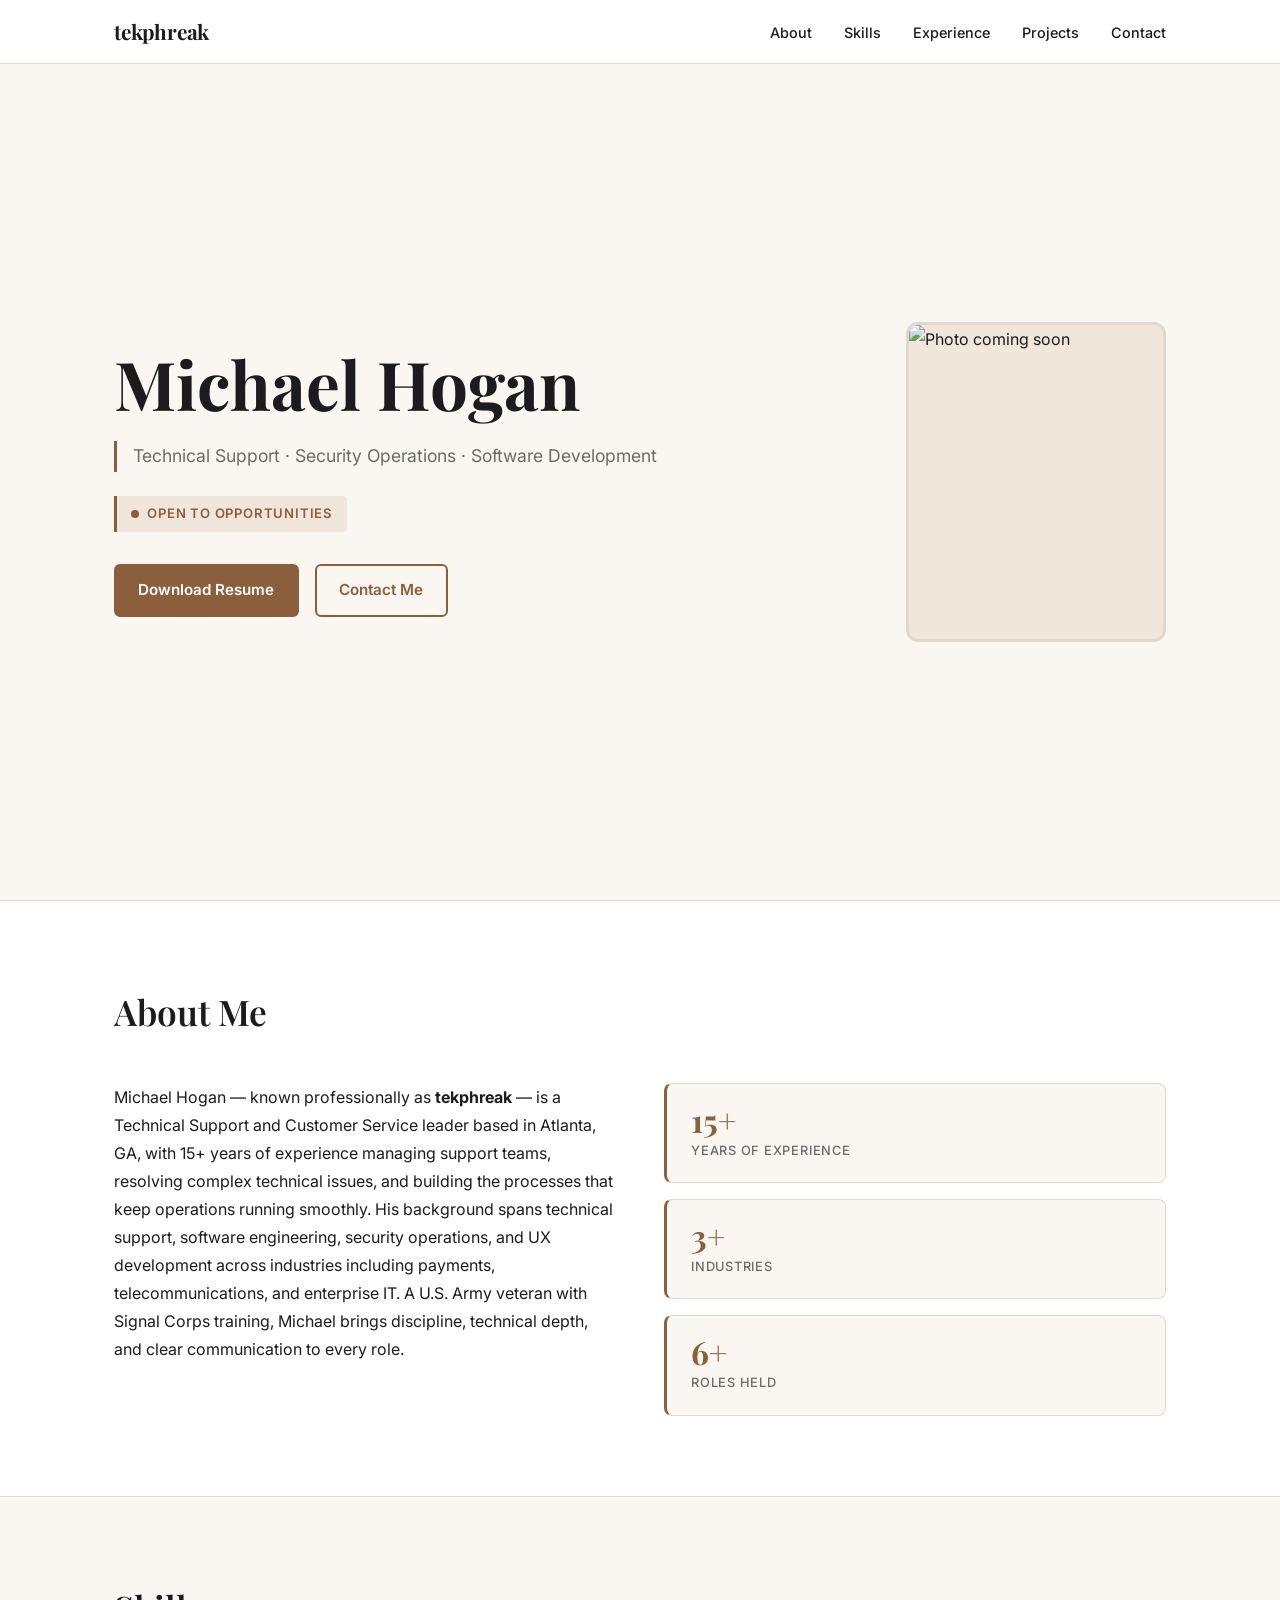
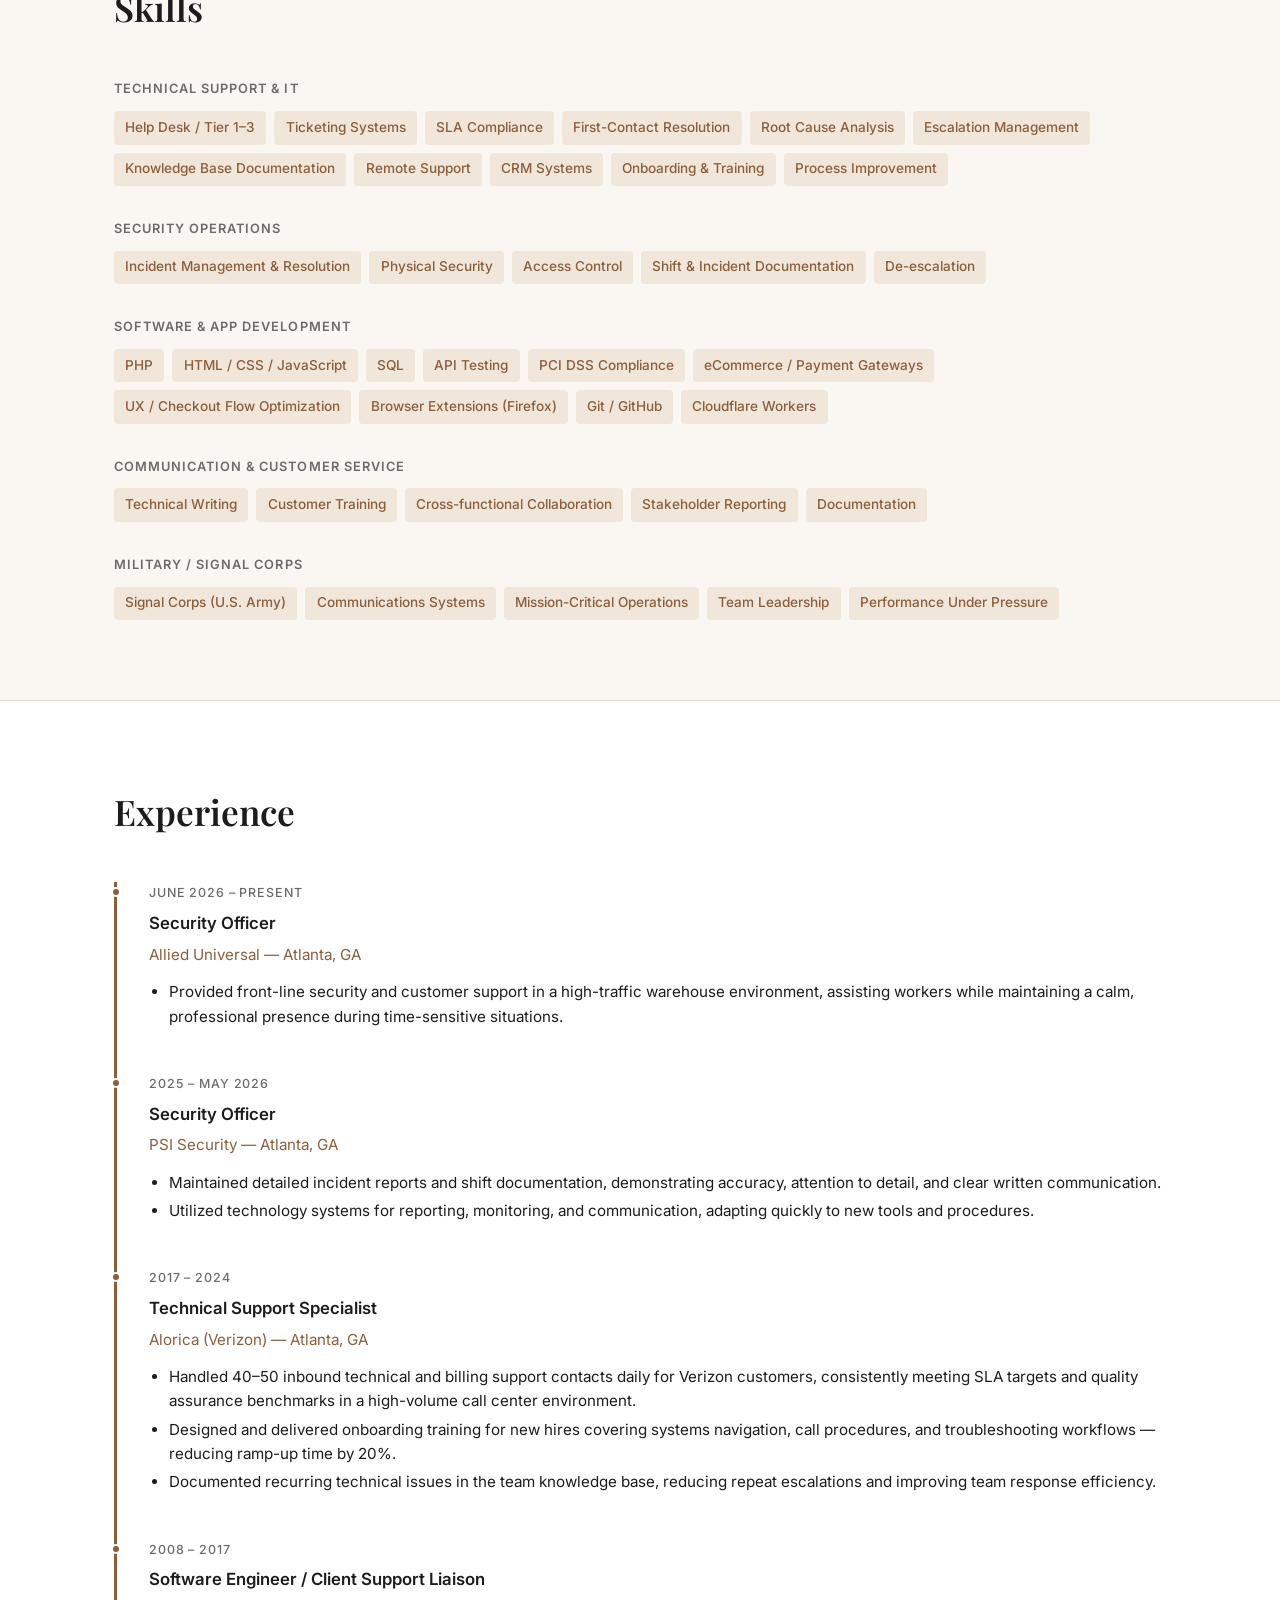
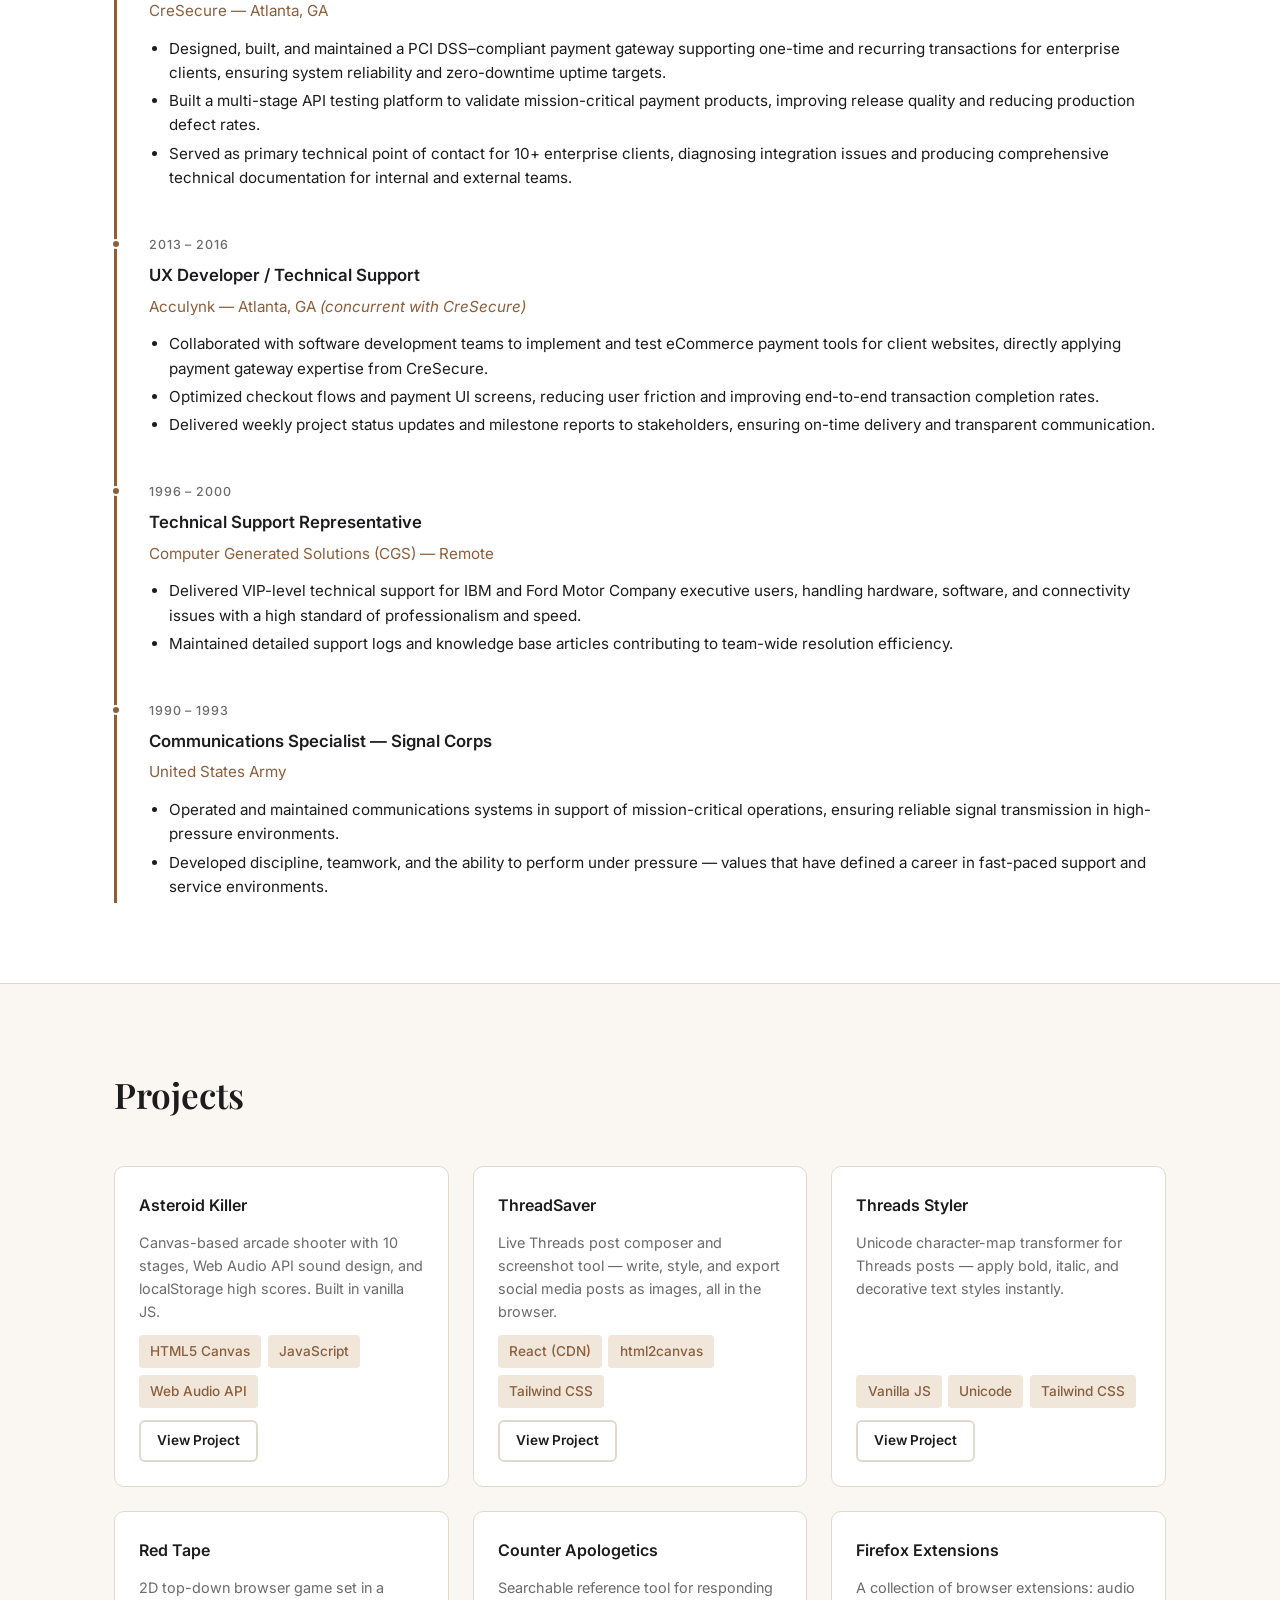
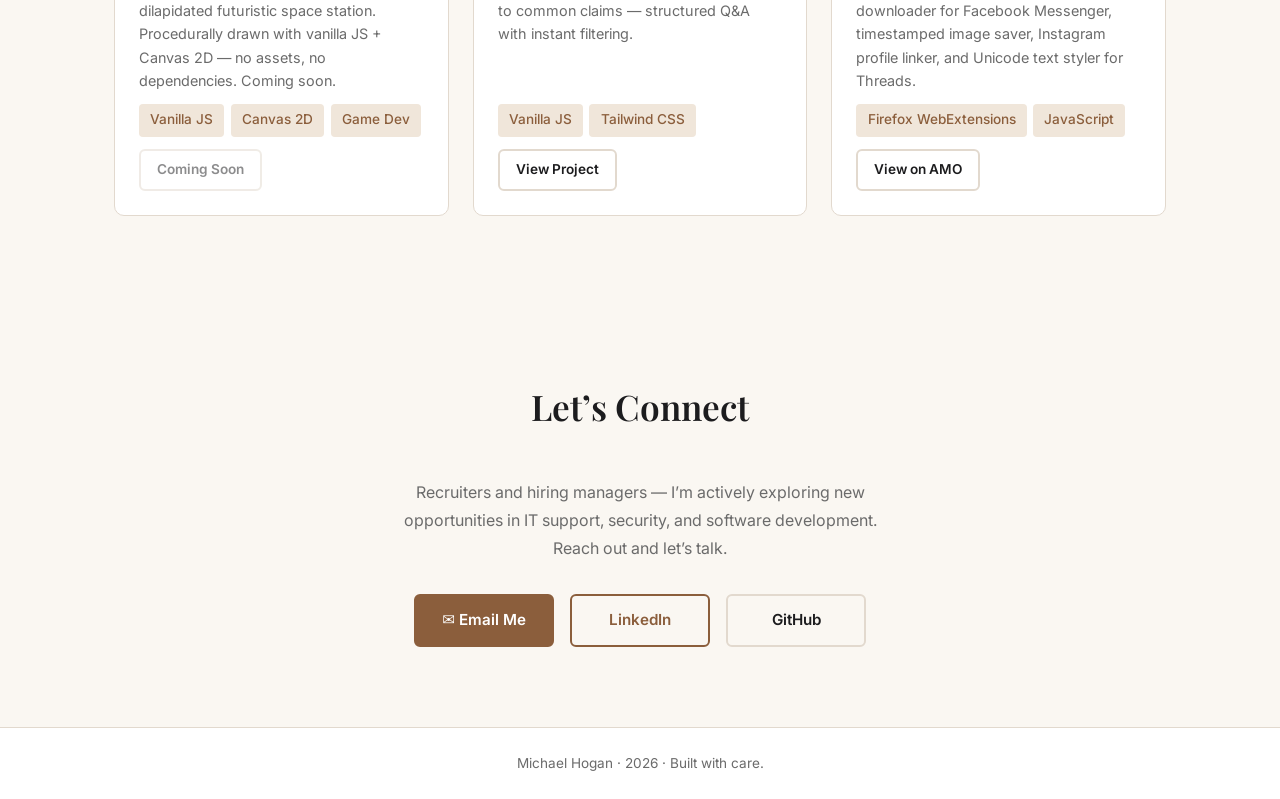
==== commit f145adcf: "Add Allied Universal (Jun 2026–Present); close PSI at May 2026; update hotel→warehouse Co-Authored-B" ====
--- a/index.html
+++ b/index.html
@@ -197,11 +197,19 @@
       <div class="timeline">
 
         <div class="timeline-entry">
-          <span class="timeline-date">2025 &ndash; Present</span>
+          <span class="timeline-date">June 2026 &ndash; Present</span>
+          <h3 class="timeline-role">Security Officer</h3>
+          <p class="timeline-company">Allied Universal &mdash; Atlanta, GA</p>
+          <ul class="timeline-bullets">
+            <li>Provided front-line security and customer support in a high-traffic warehouse environment, assisting workers while maintaining a calm, professional presence during time-sensitive situations.</li>
+          </ul>
+        </div>
+
+        <div class="timeline-entry">
+          <span class="timeline-date">2025 &ndash; May 2026</span>
           <h3 class="timeline-role">Security Officer</h3>
           <p class="timeline-company">PSI Security &mdash; Atlanta, GA</p>
           <ul class="timeline-bullets">
-            <li>Provided front-line customer support in a high-traffic hotel environment, assisting guests and staff while maintaining a calm, professional presence during time-sensitive situations.</li>
             <li>Maintained detailed incident reports and shift documentation, demonstrating accuracy, attention to detail, and clear written communication.</li>
             <li>Utilized technology systems for reporting, monitoring, and communication, adapting quickly to new tools and procedures.</li>
           </ul>
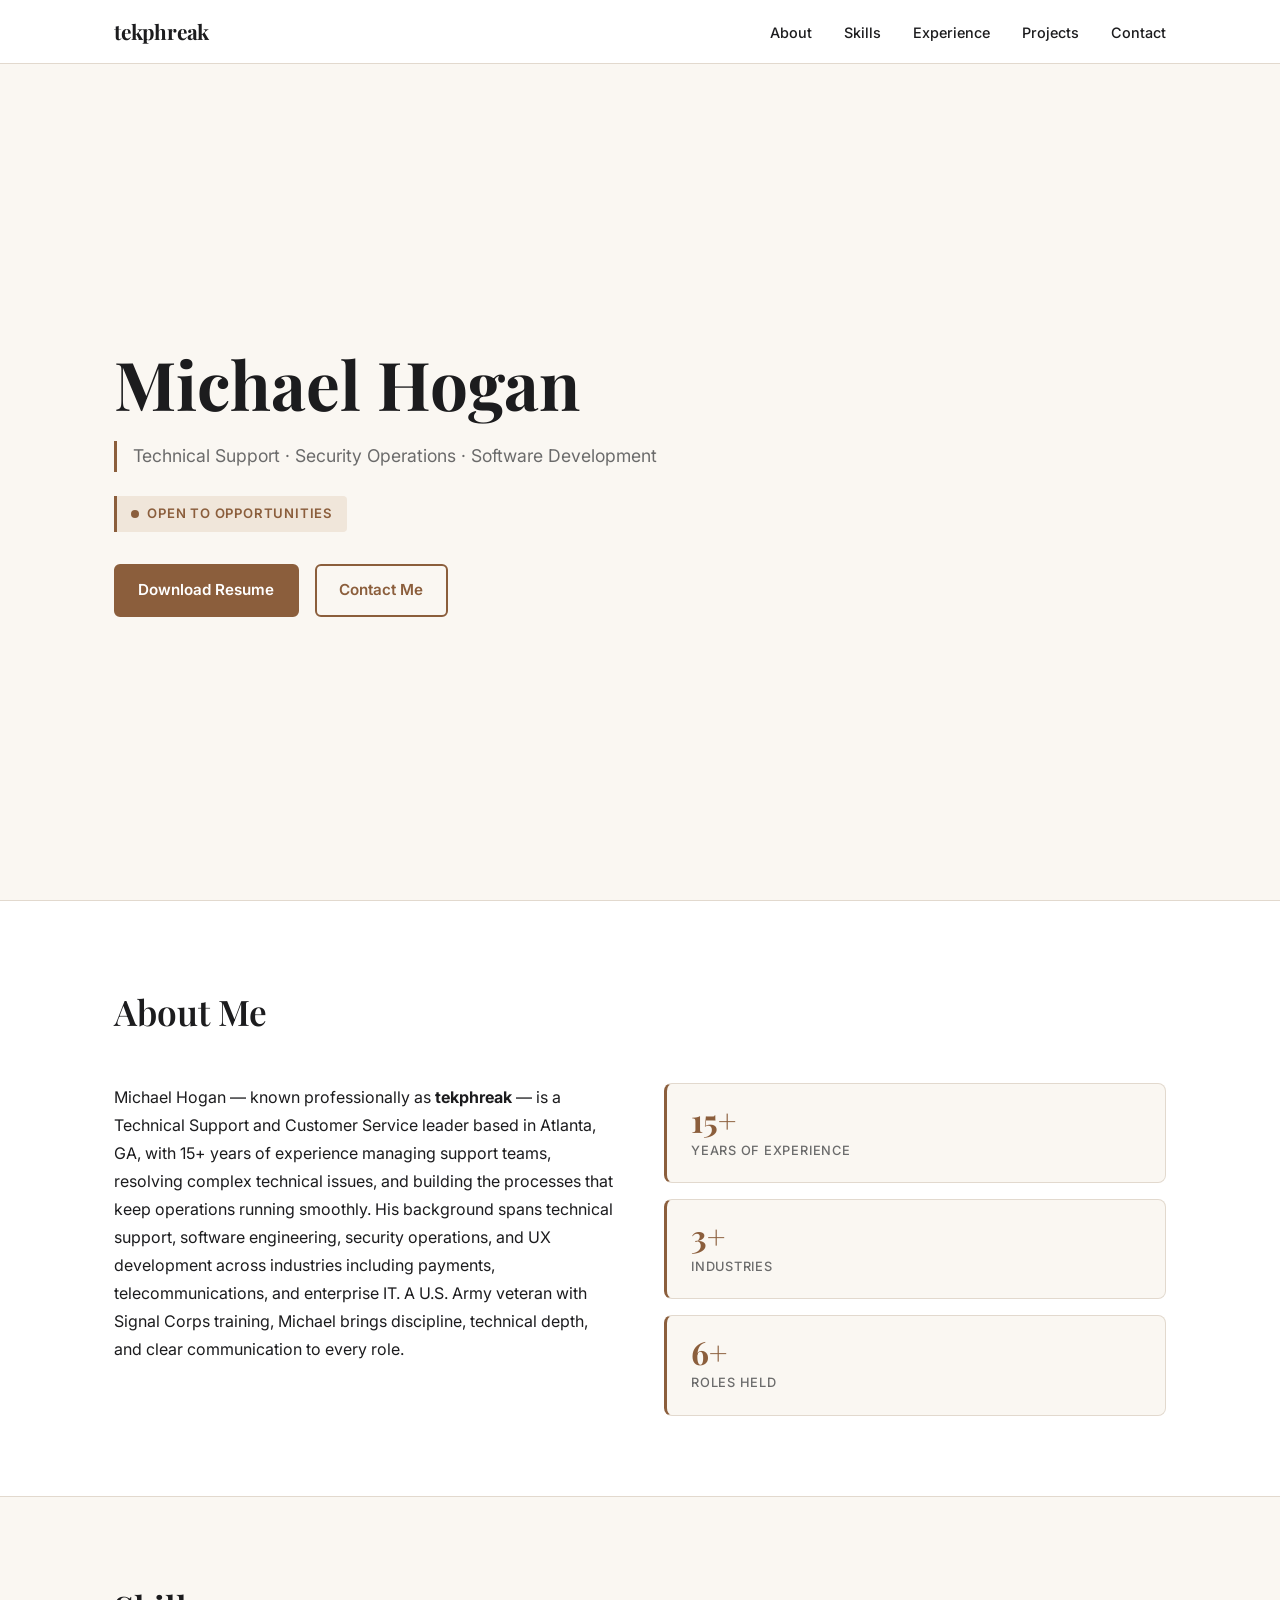
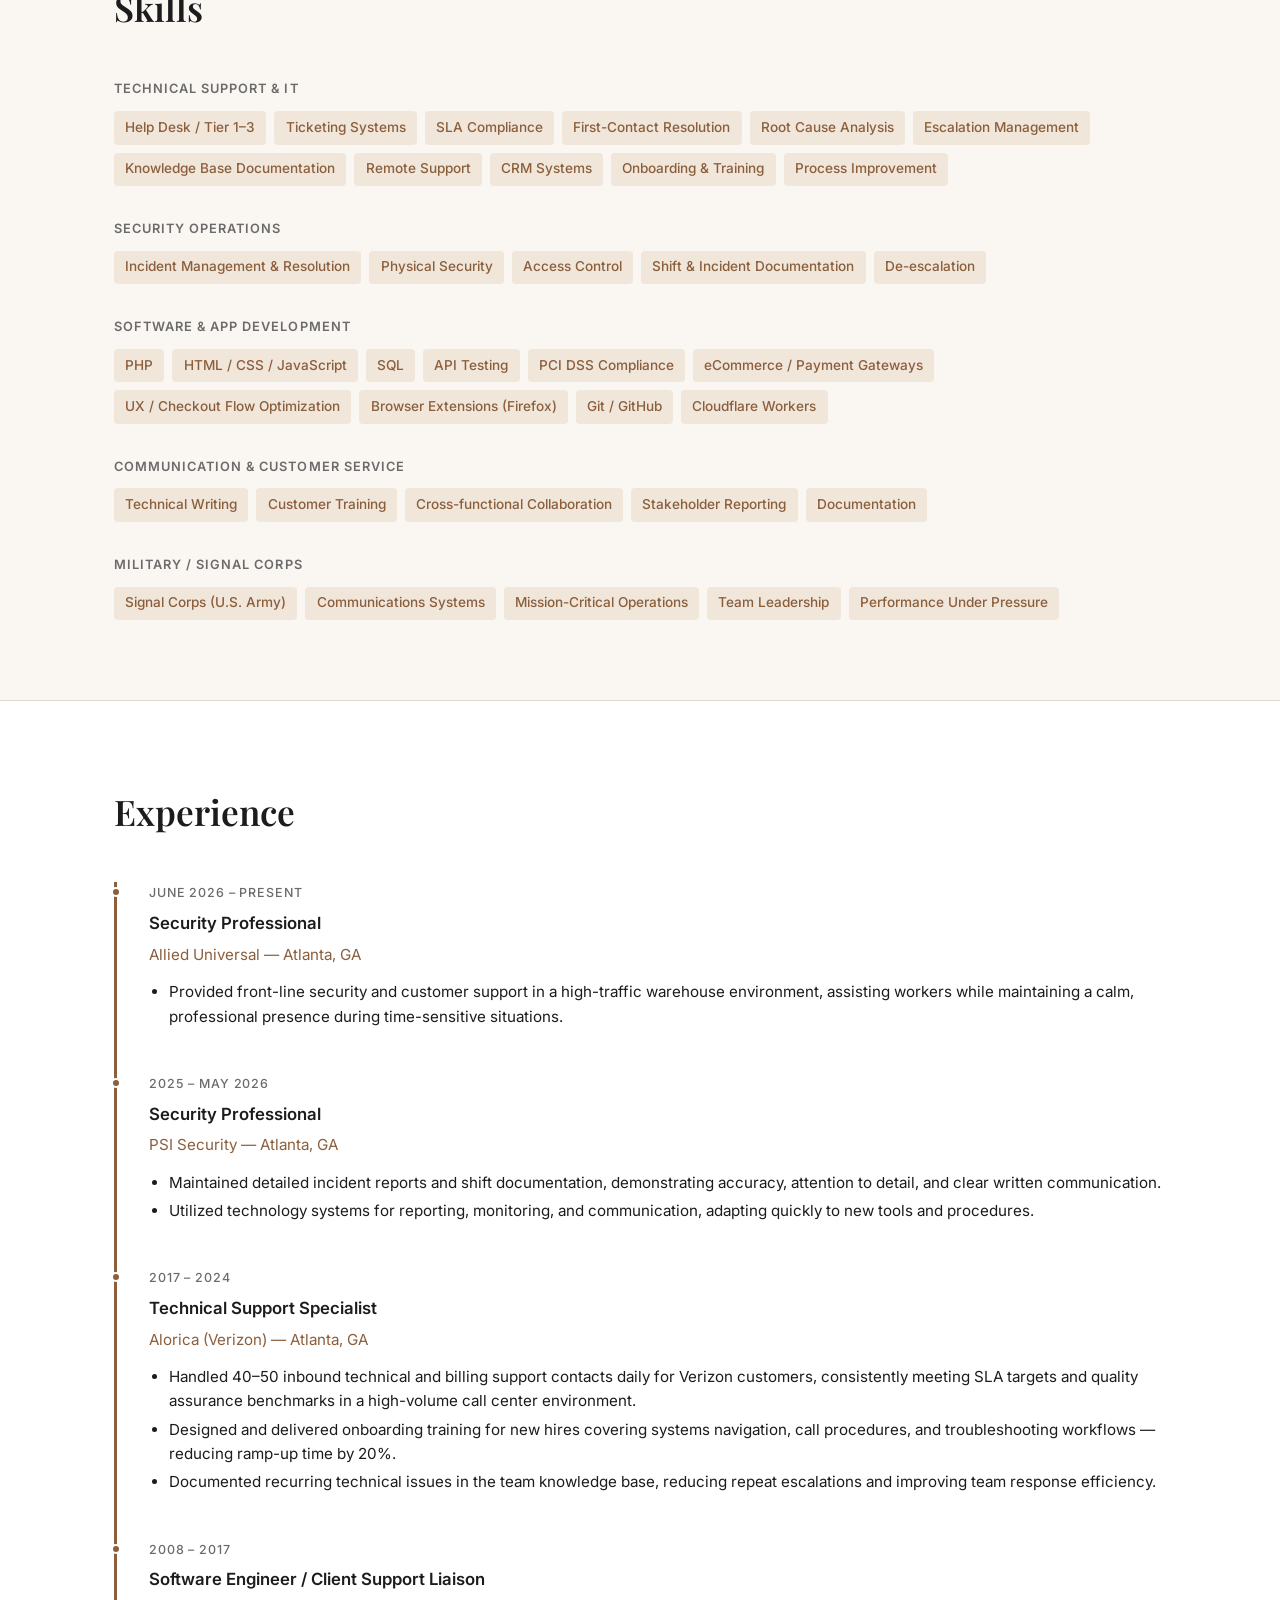
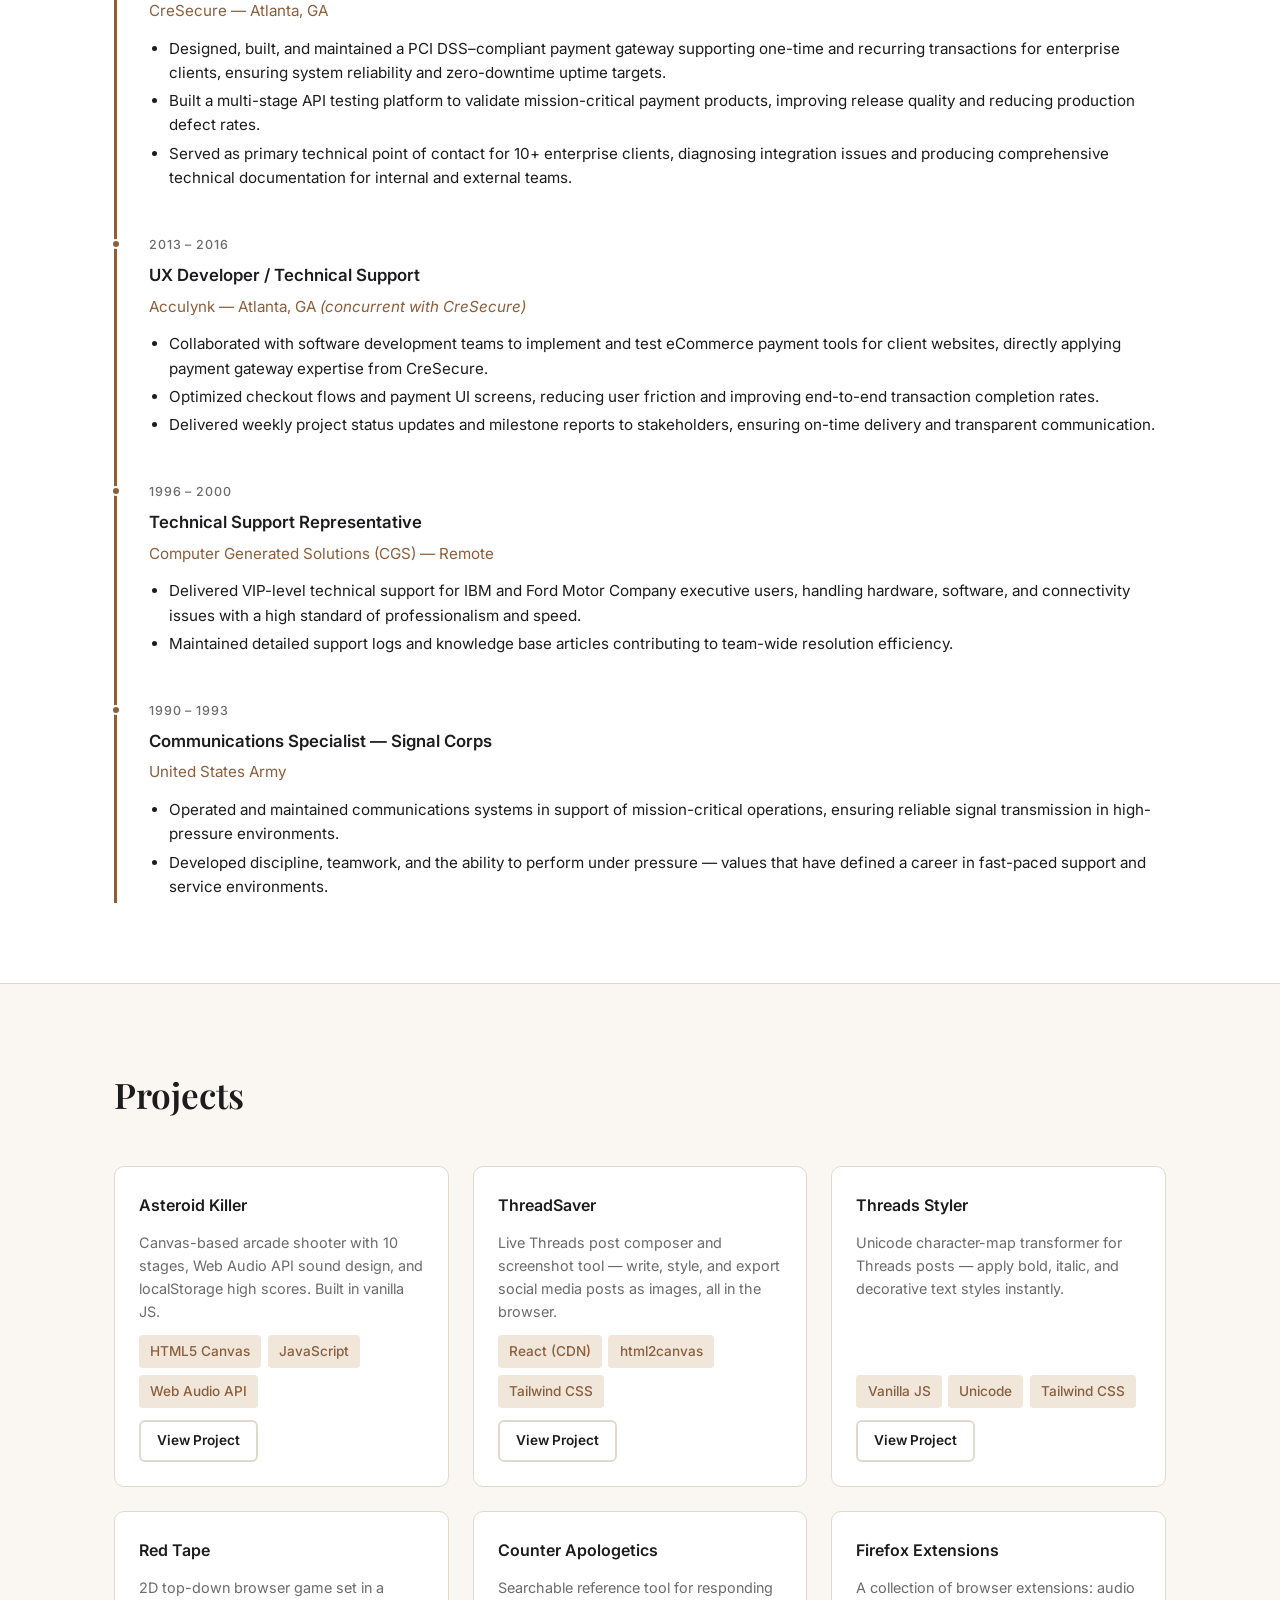
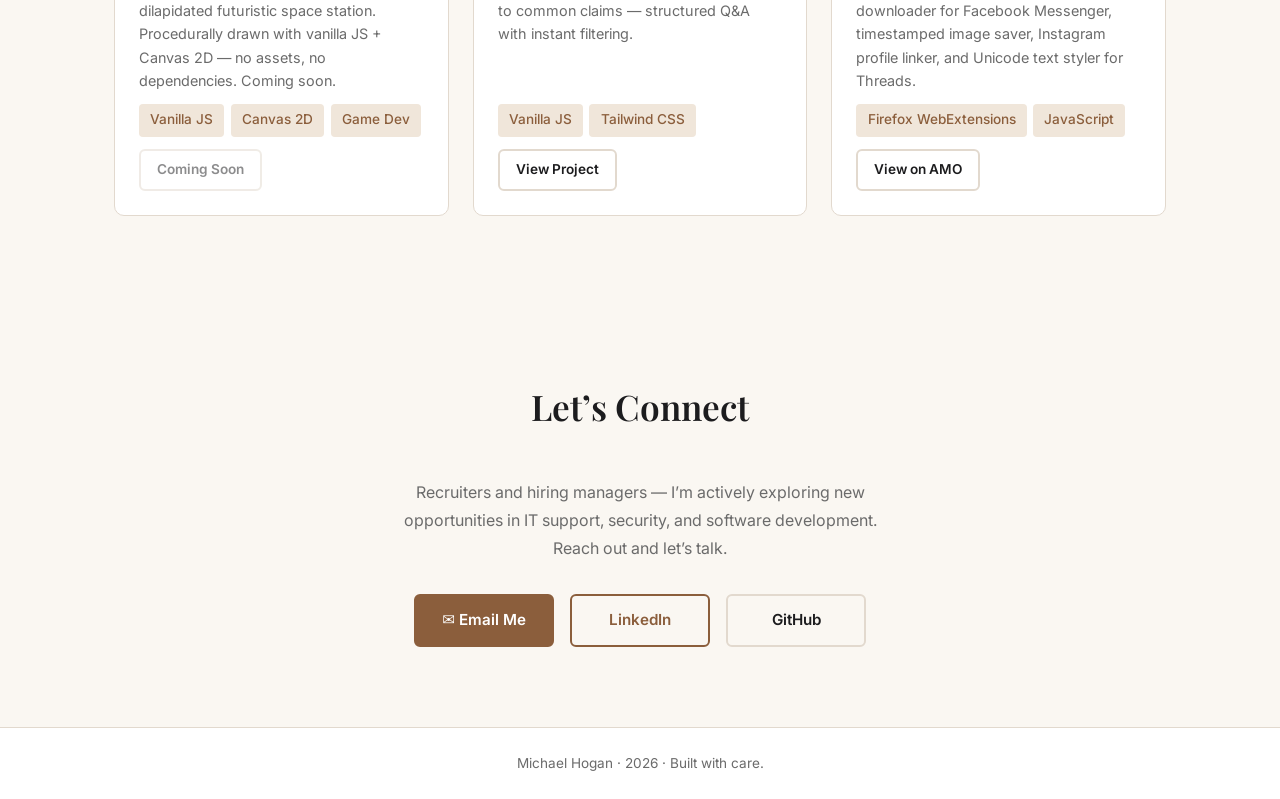
==== commit dc862201: "Rename Security Officer → Security Professional; hide photo placeholder Co-Authored-By: Claude Sonne" ====
--- a/index.html
+++ b/index.html
@@ -82,7 +82,7 @@
           <a href="#contact" class="btn btn-secondary">Contact Me</a>
         </div>
       </div>
-      <div class="hero-photo">
+      <div class="hero-photo" style="display:none;">
         <img src="assets/profile.jpg" alt="Photo coming soon" class="profile-img">
       </div>
     </div>
@@ -198,7 +198,7 @@
 
         <div class="timeline-entry">
           <span class="timeline-date">June 2026 &ndash; Present</span>
-          <h3 class="timeline-role">Security Officer</h3>
+          <h3 class="timeline-role">Security Professional</h3>
           <p class="timeline-company">Allied Universal &mdash; Atlanta, GA</p>
           <ul class="timeline-bullets">
             <li>Provided front-line security and customer support in a high-traffic warehouse environment, assisting workers while maintaining a calm, professional presence during time-sensitive situations.</li>
@@ -207,7 +207,7 @@
 
         <div class="timeline-entry">
           <span class="timeline-date">2025 &ndash; May 2026</span>
-          <h3 class="timeline-role">Security Officer</h3>
+          <h3 class="timeline-role">Security Professional</h3>
           <p class="timeline-company">PSI Security &mdash; Atlanta, GA</p>
           <ul class="timeline-bullets">
             <li>Maintained detailed incident reports and shift documentation, demonstrating accuracy, attention to detail, and clear written communication.</li>
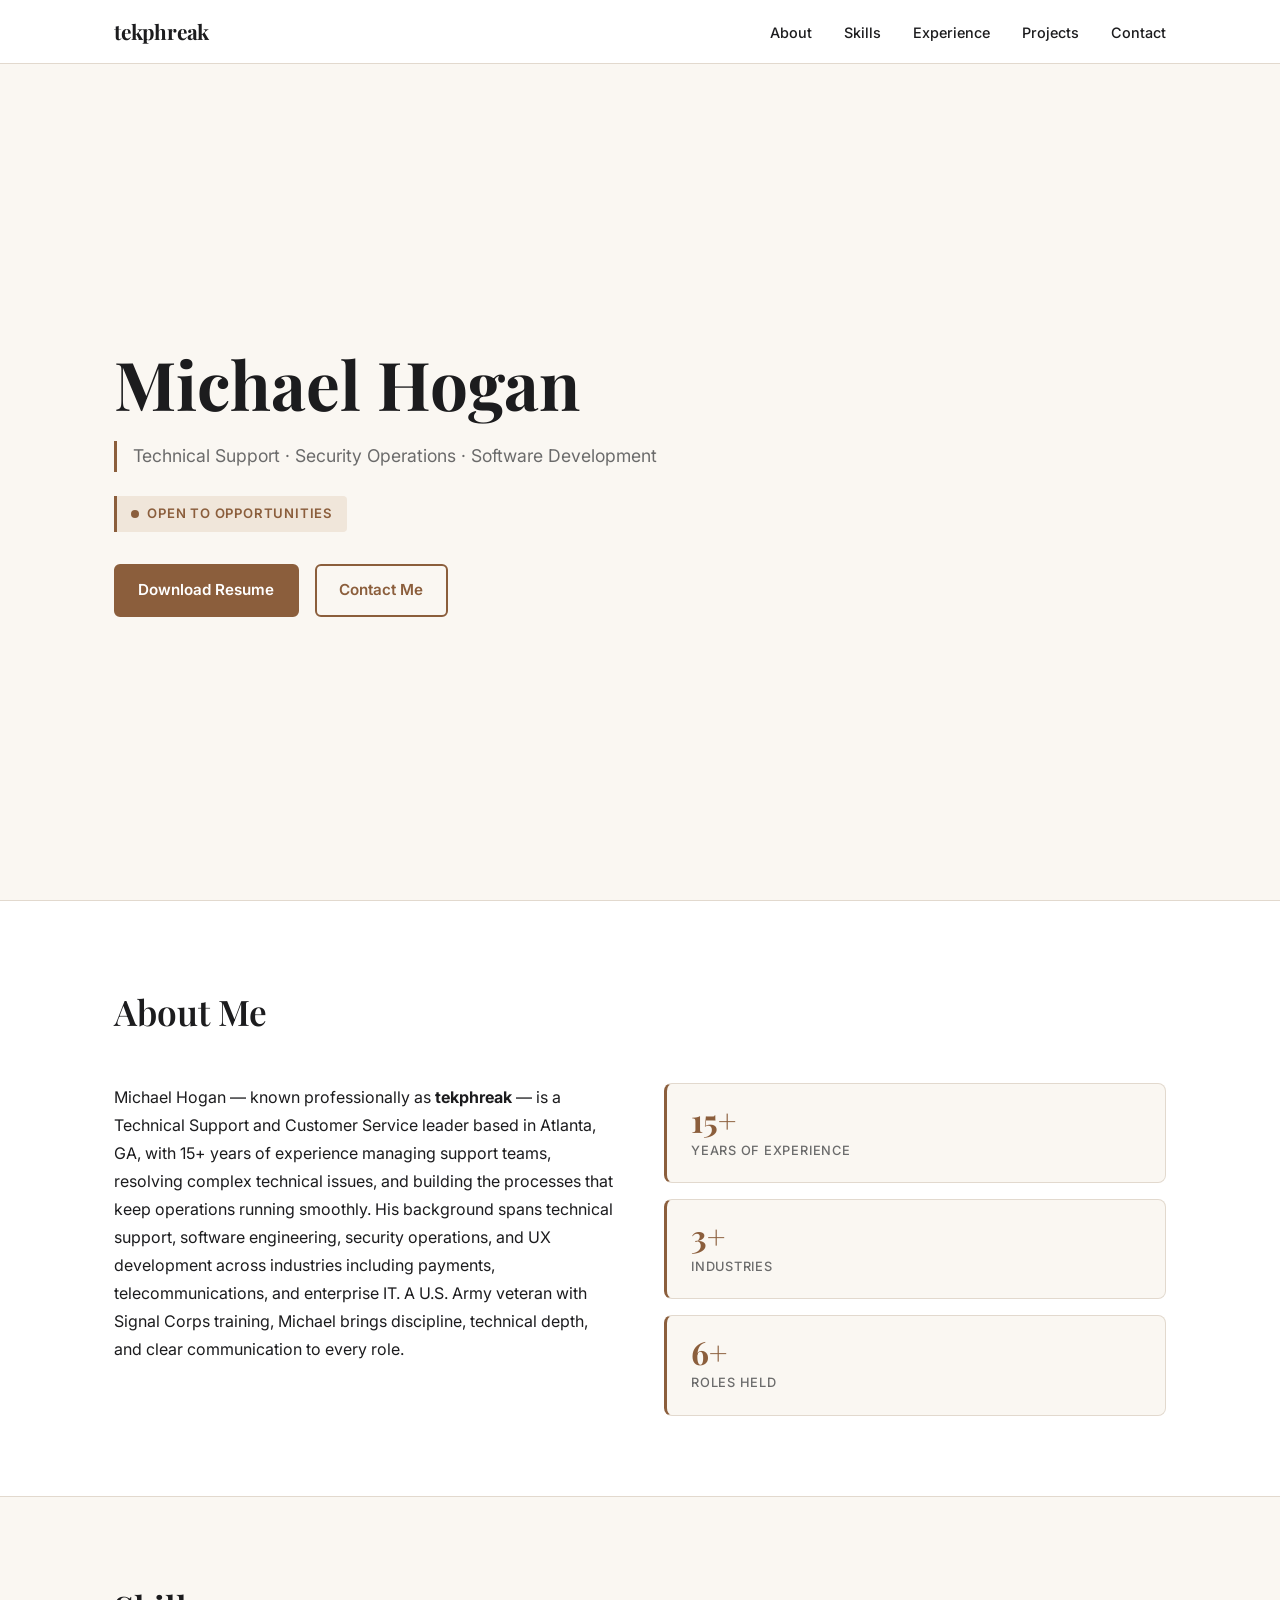
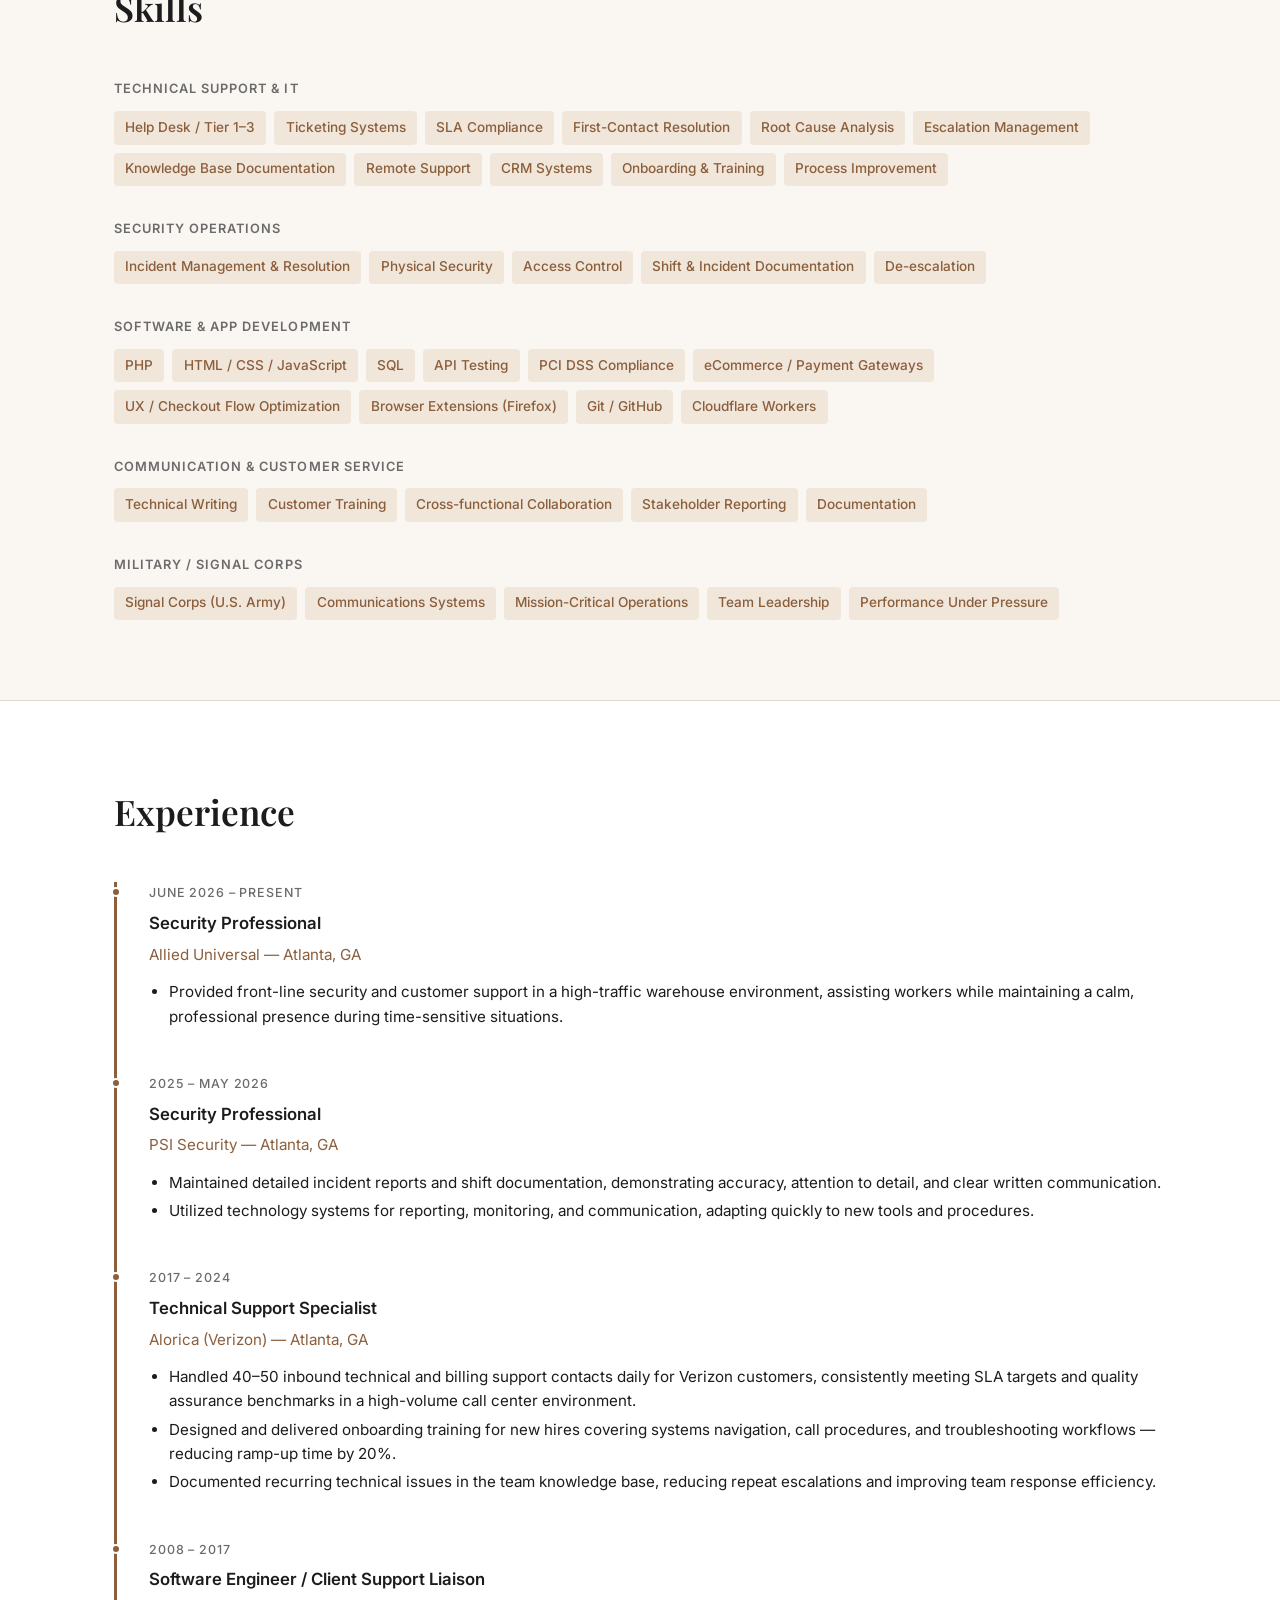
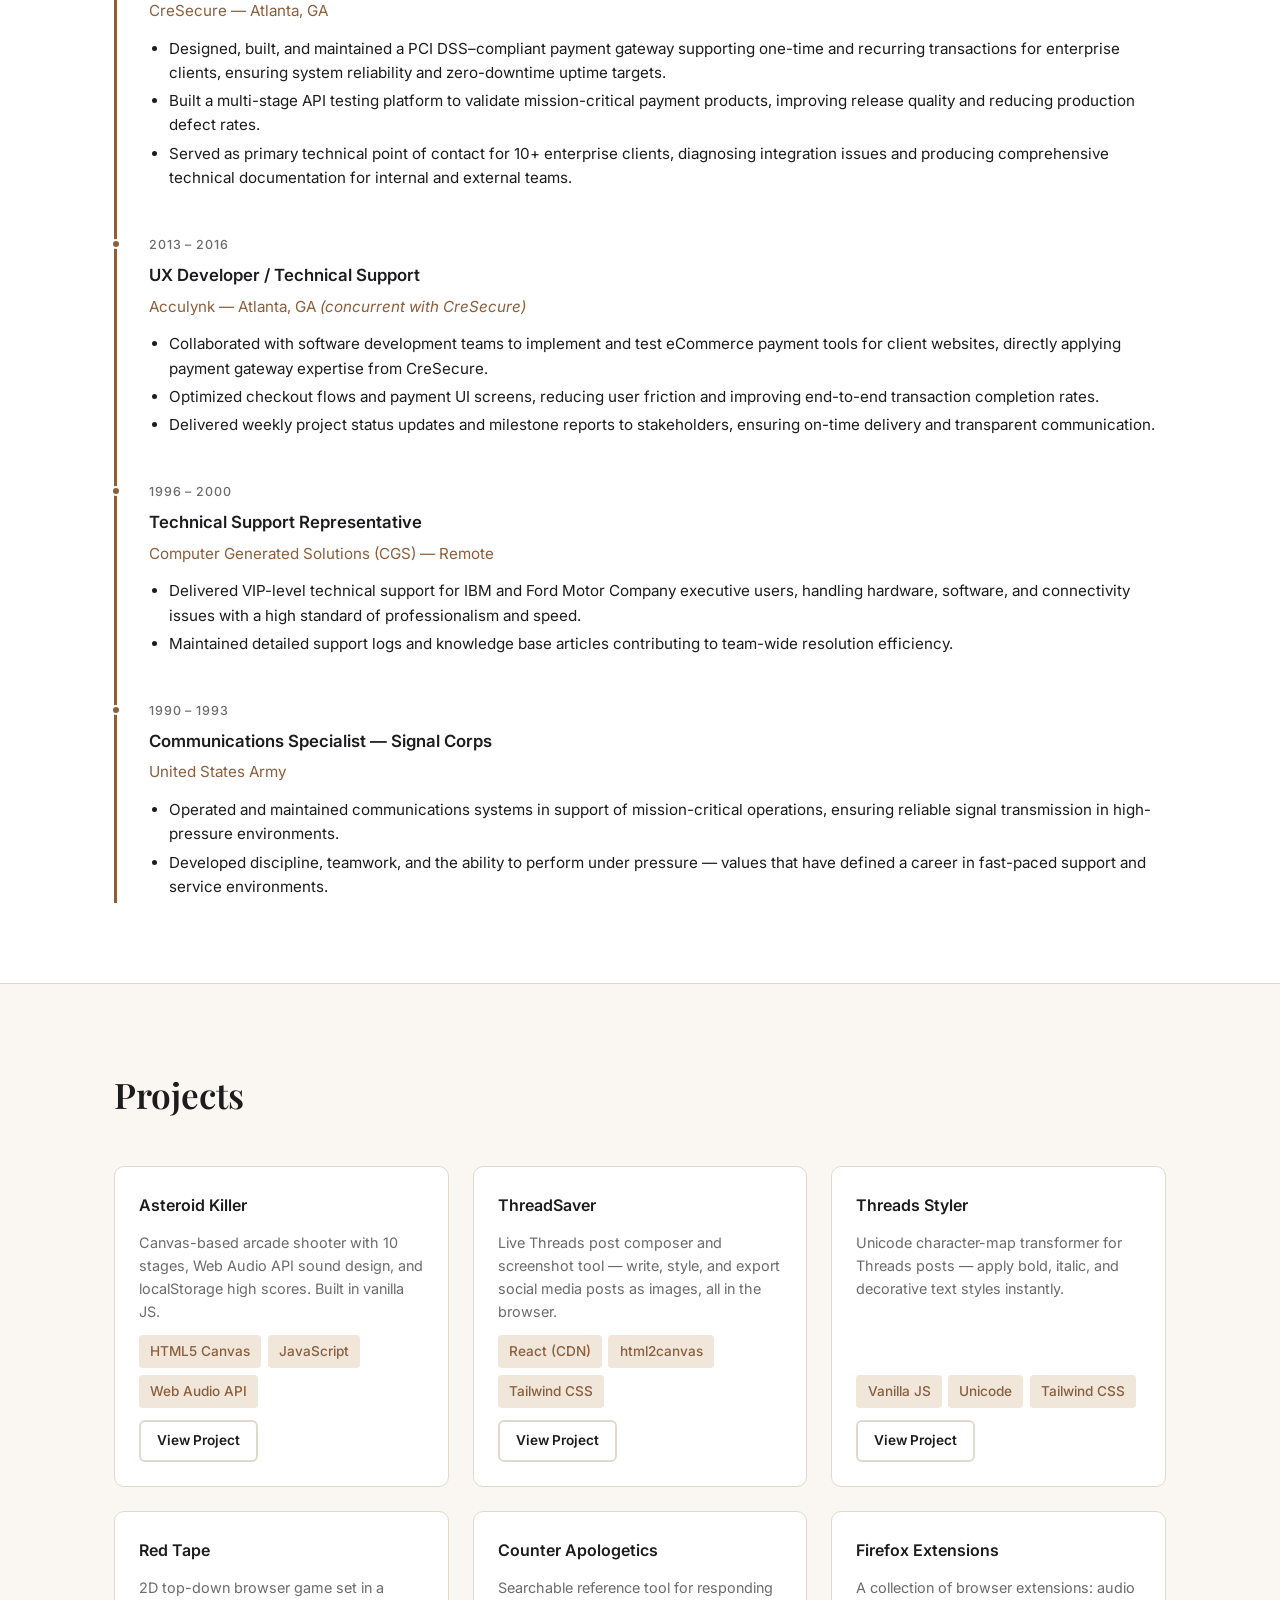
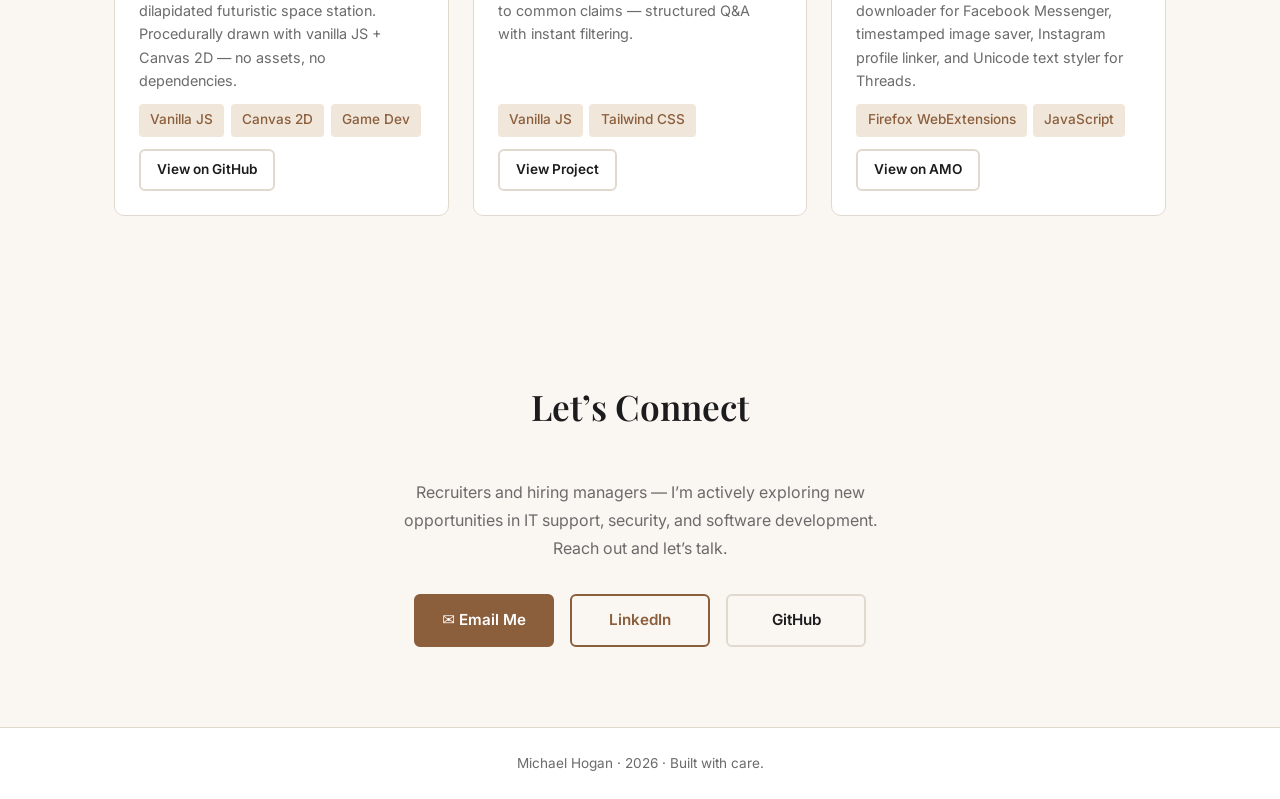
==== commit c5be23c2: "Link Red Tape project card to GitHub repo Co-Authored-By: Claude Sonnet 4.6 <noreply@anthropic.com>" ====
--- a/index.html
+++ b/index.html
@@ -313,13 +313,13 @@
 
         <div class="card">
           <h3 class="card-title">Red Tape</h3>
-          <p class="card-desc">2D top-down browser game set in a dilapidated futuristic space station. Procedurally drawn with vanilla JS + Canvas 2D &mdash; no assets, no dependencies. Coming soon.</p>
+          <p class="card-desc">2D top-down browser game set in a dilapidated futuristic space station. Procedurally drawn with vanilla JS + Canvas 2D &mdash; no assets, no dependencies.</p>
           <div class="card-tags">
             <span class="skill-tag">Vanilla JS</span>
             <span class="skill-tag">Canvas 2D</span>
             <span class="skill-tag">Game Dev</span>
           </div>
-          <span class="btn btn-outline card-btn" style="opacity:.5;cursor:default;">Coming Soon</span>
+          <a href="https://github.com/tekphreak/red-tape" target="_blank" rel="noopener noreferrer" class="btn btn-outline card-btn">View on GitHub</a>
         </div>
 
         <div class="card">
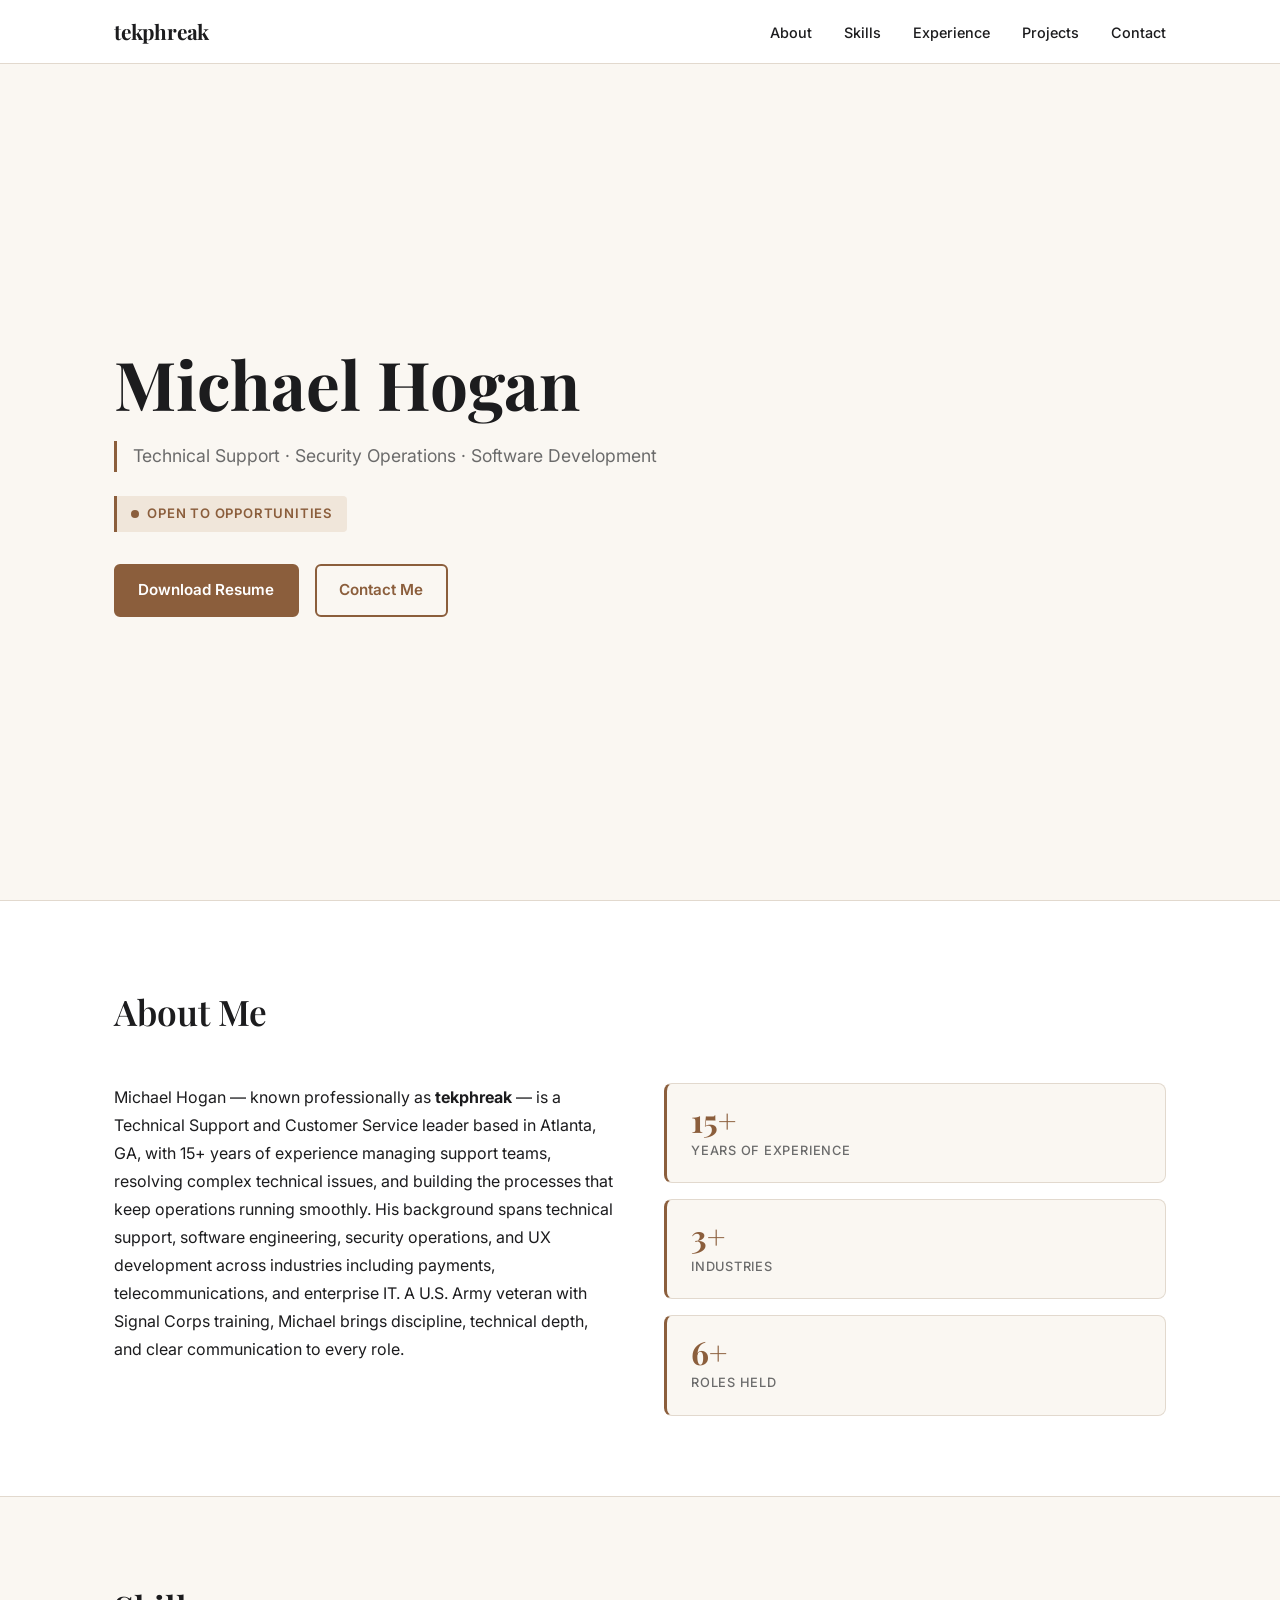
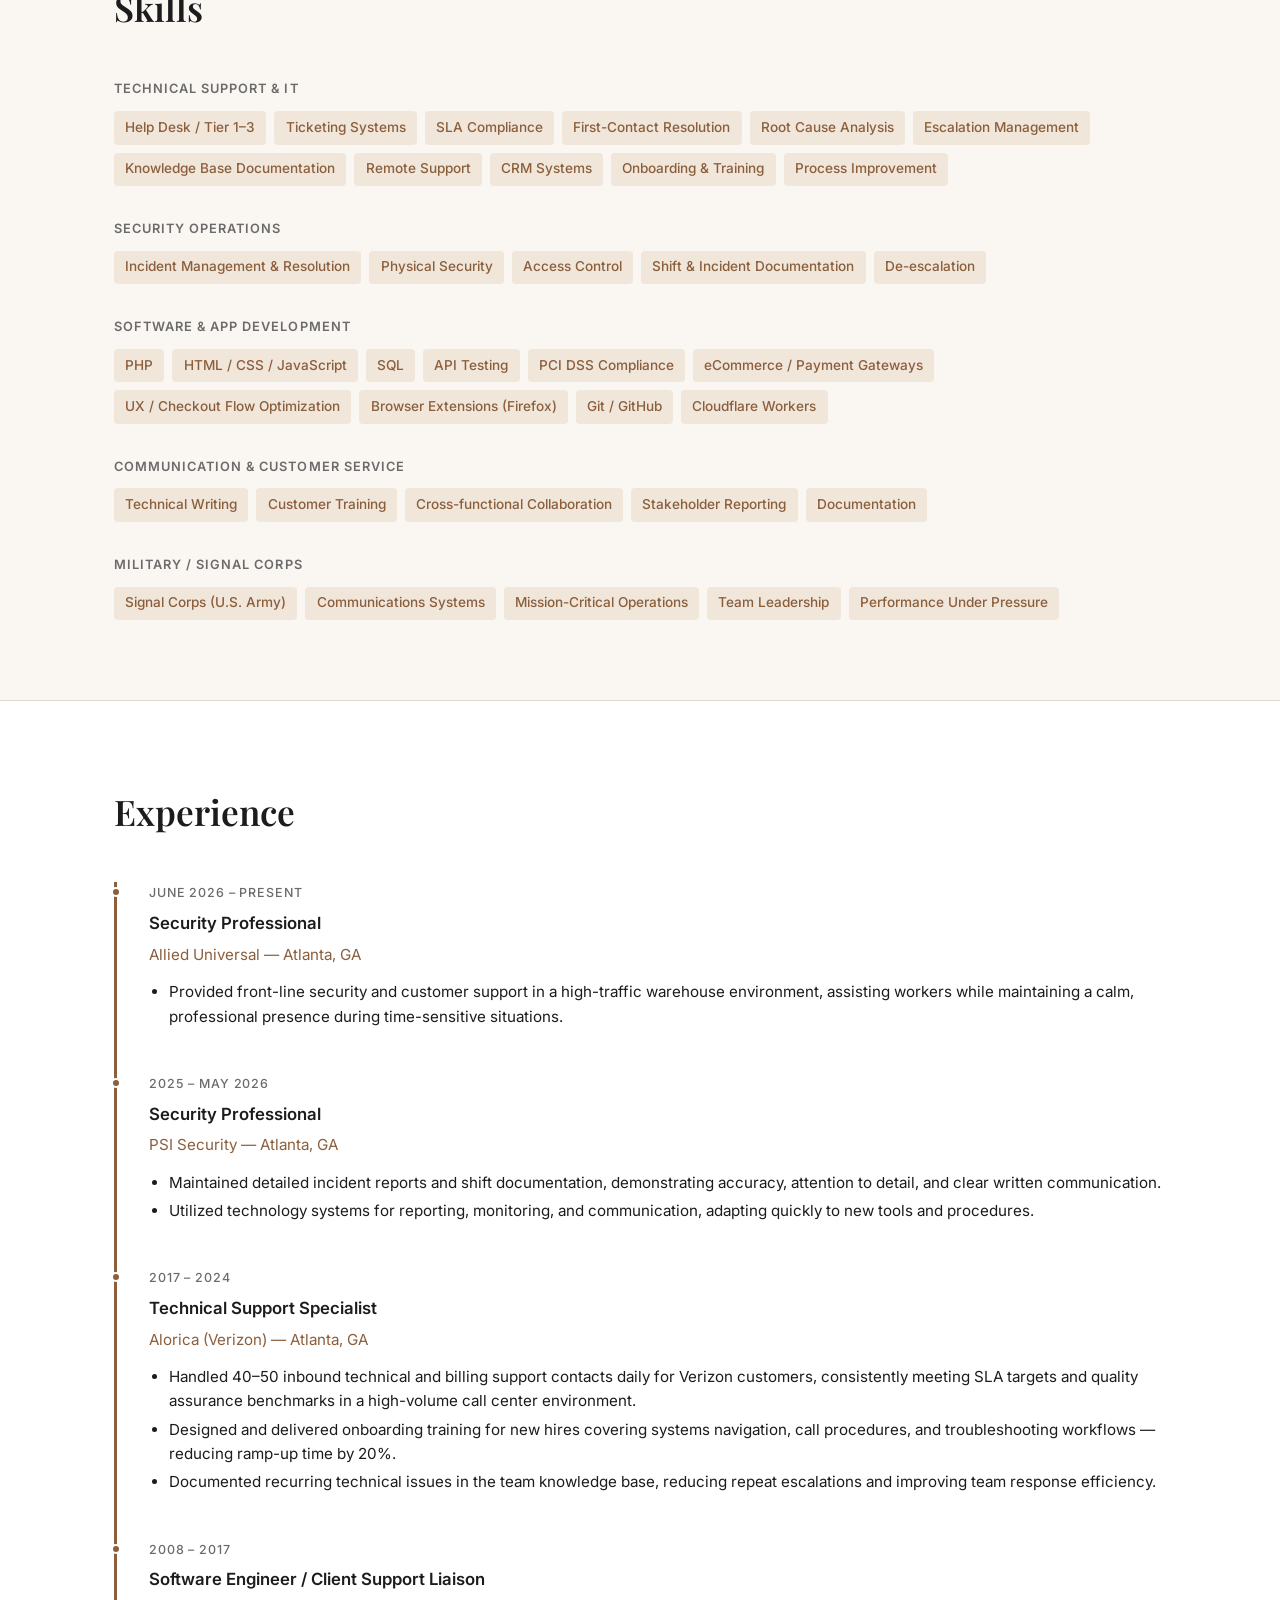
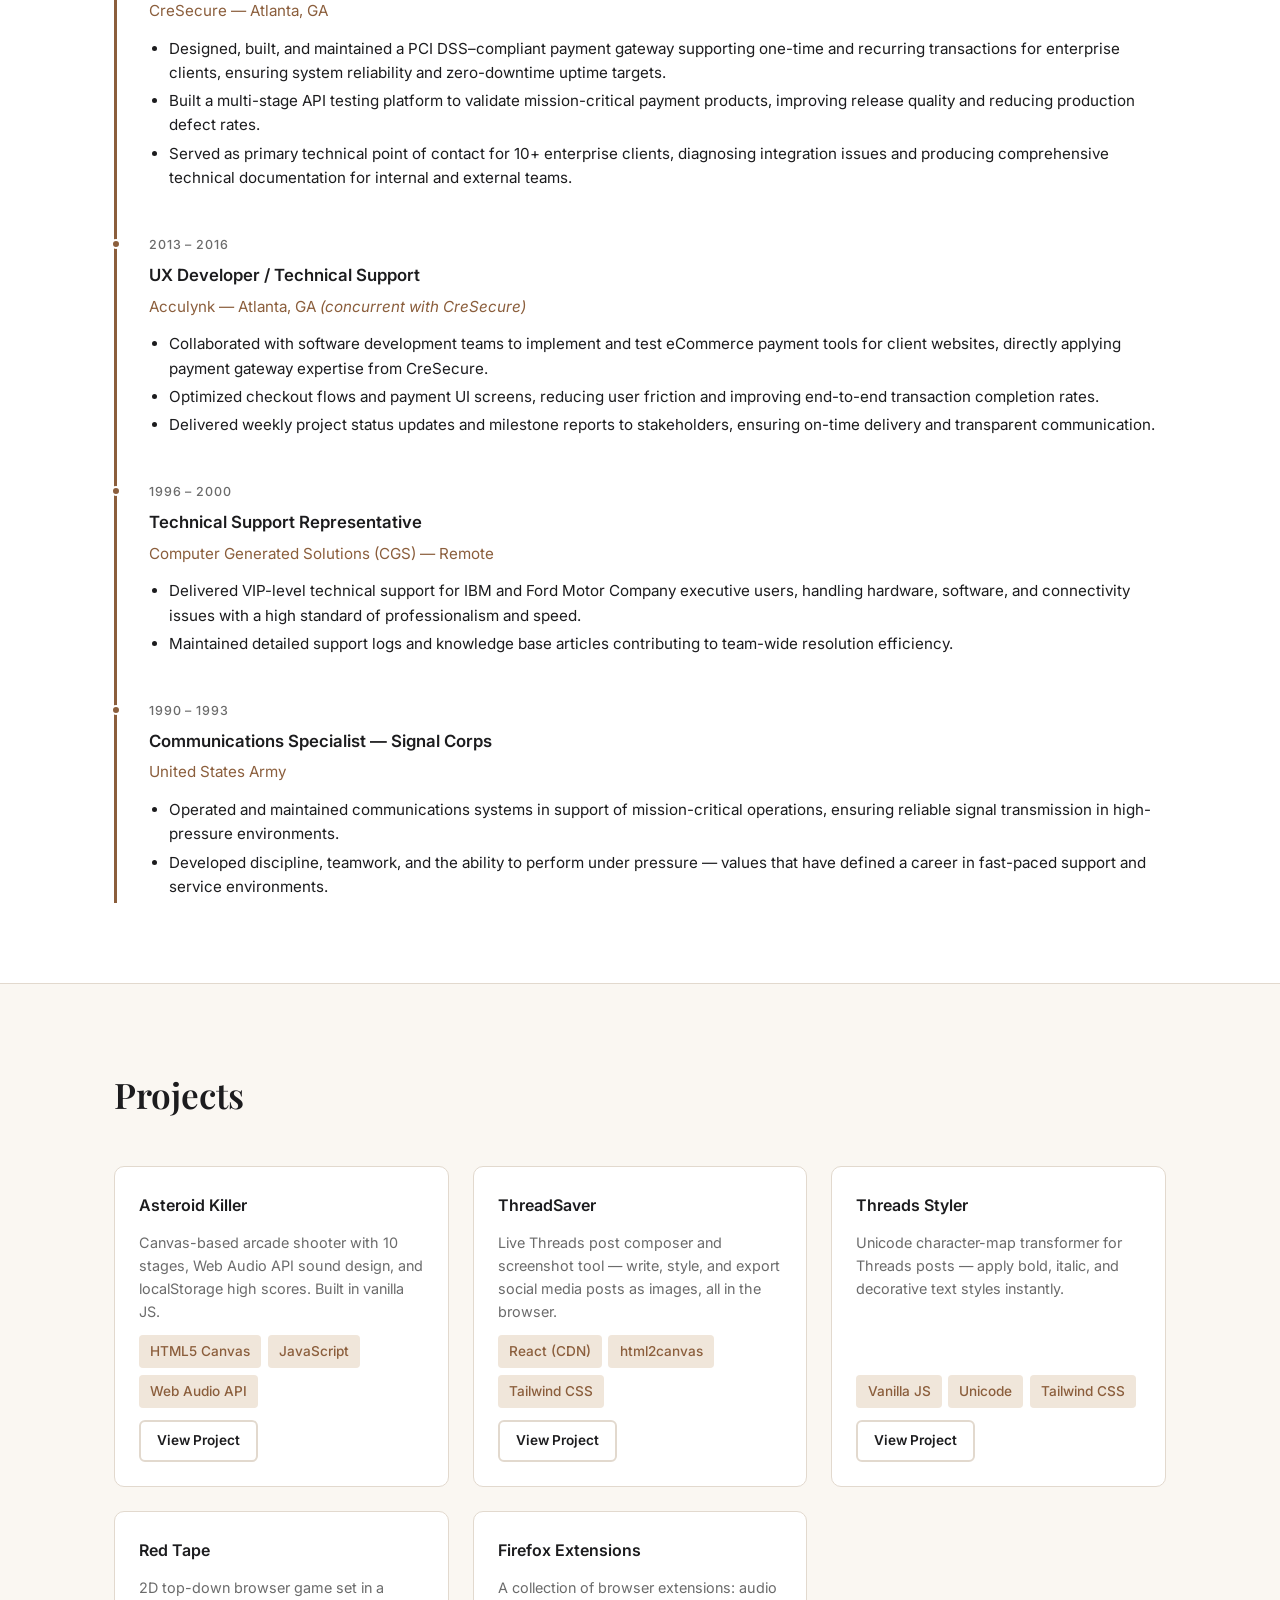
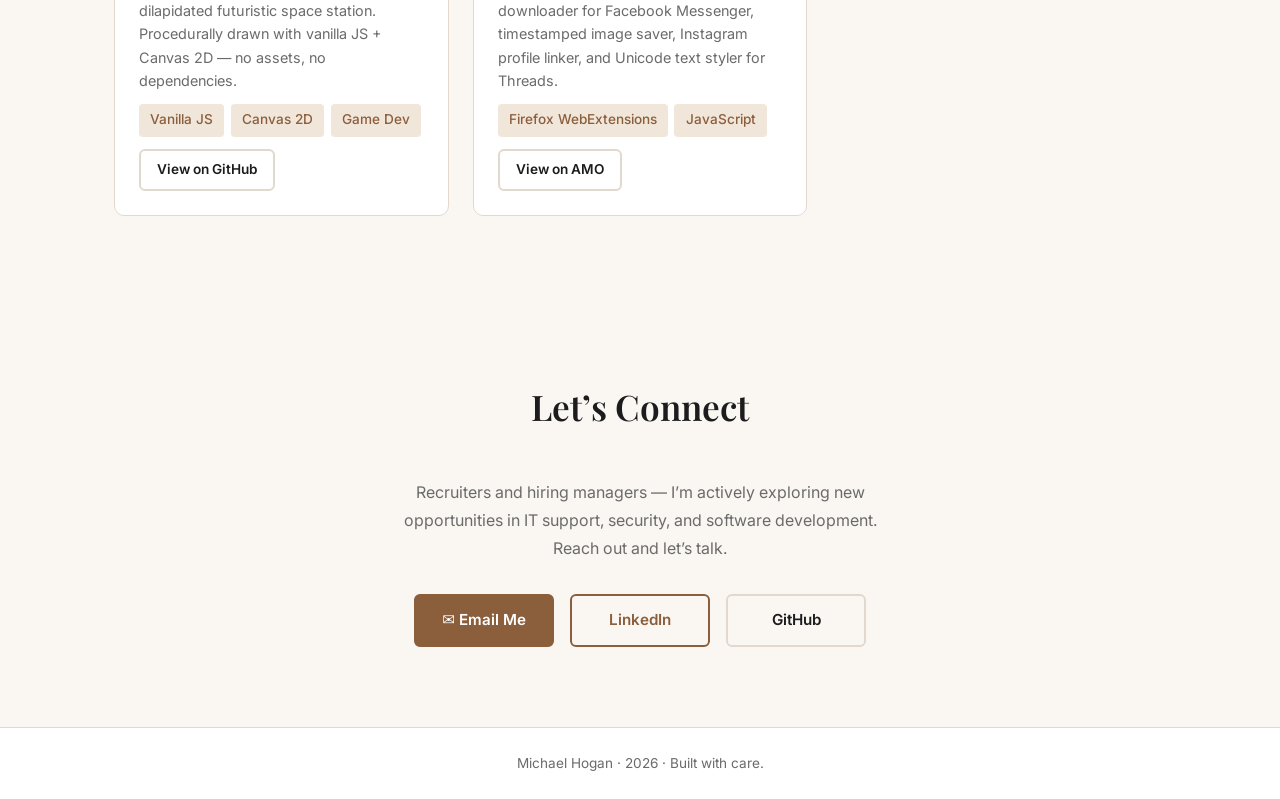
==== commit 6768e9f8: "Remove Counter Apologetics project card from Projects section Co-Authored-By: Claude Sonnet 4.6 <nor" ====
--- a/index.html
+++ b/index.html
@@ -322,15 +322,6 @@
           <a href="https://github.com/tekphreak/red-tape" target="_blank" rel="noopener noreferrer" class="btn btn-outline card-btn">View on GitHub</a>
         </div>
 
-        <div class="card">
-          <h3 class="card-title">Counter Apologetics</h3>
-          <p class="card-desc">Searchable reference tool for responding to common claims &mdash; structured Q&amp;A with instant filtering.</p>
-          <div class="card-tags">
-            <span class="skill-tag">Vanilla JS</span>
-            <span class="skill-tag">Tailwind CSS</span>
-          </div>
-          <a href="apps/cat/index.html" class="btn btn-outline card-btn">View Project</a>
-        </div>
 
         <div class="card">
           <h3 class="card-title">Firefox Extensions</h3>
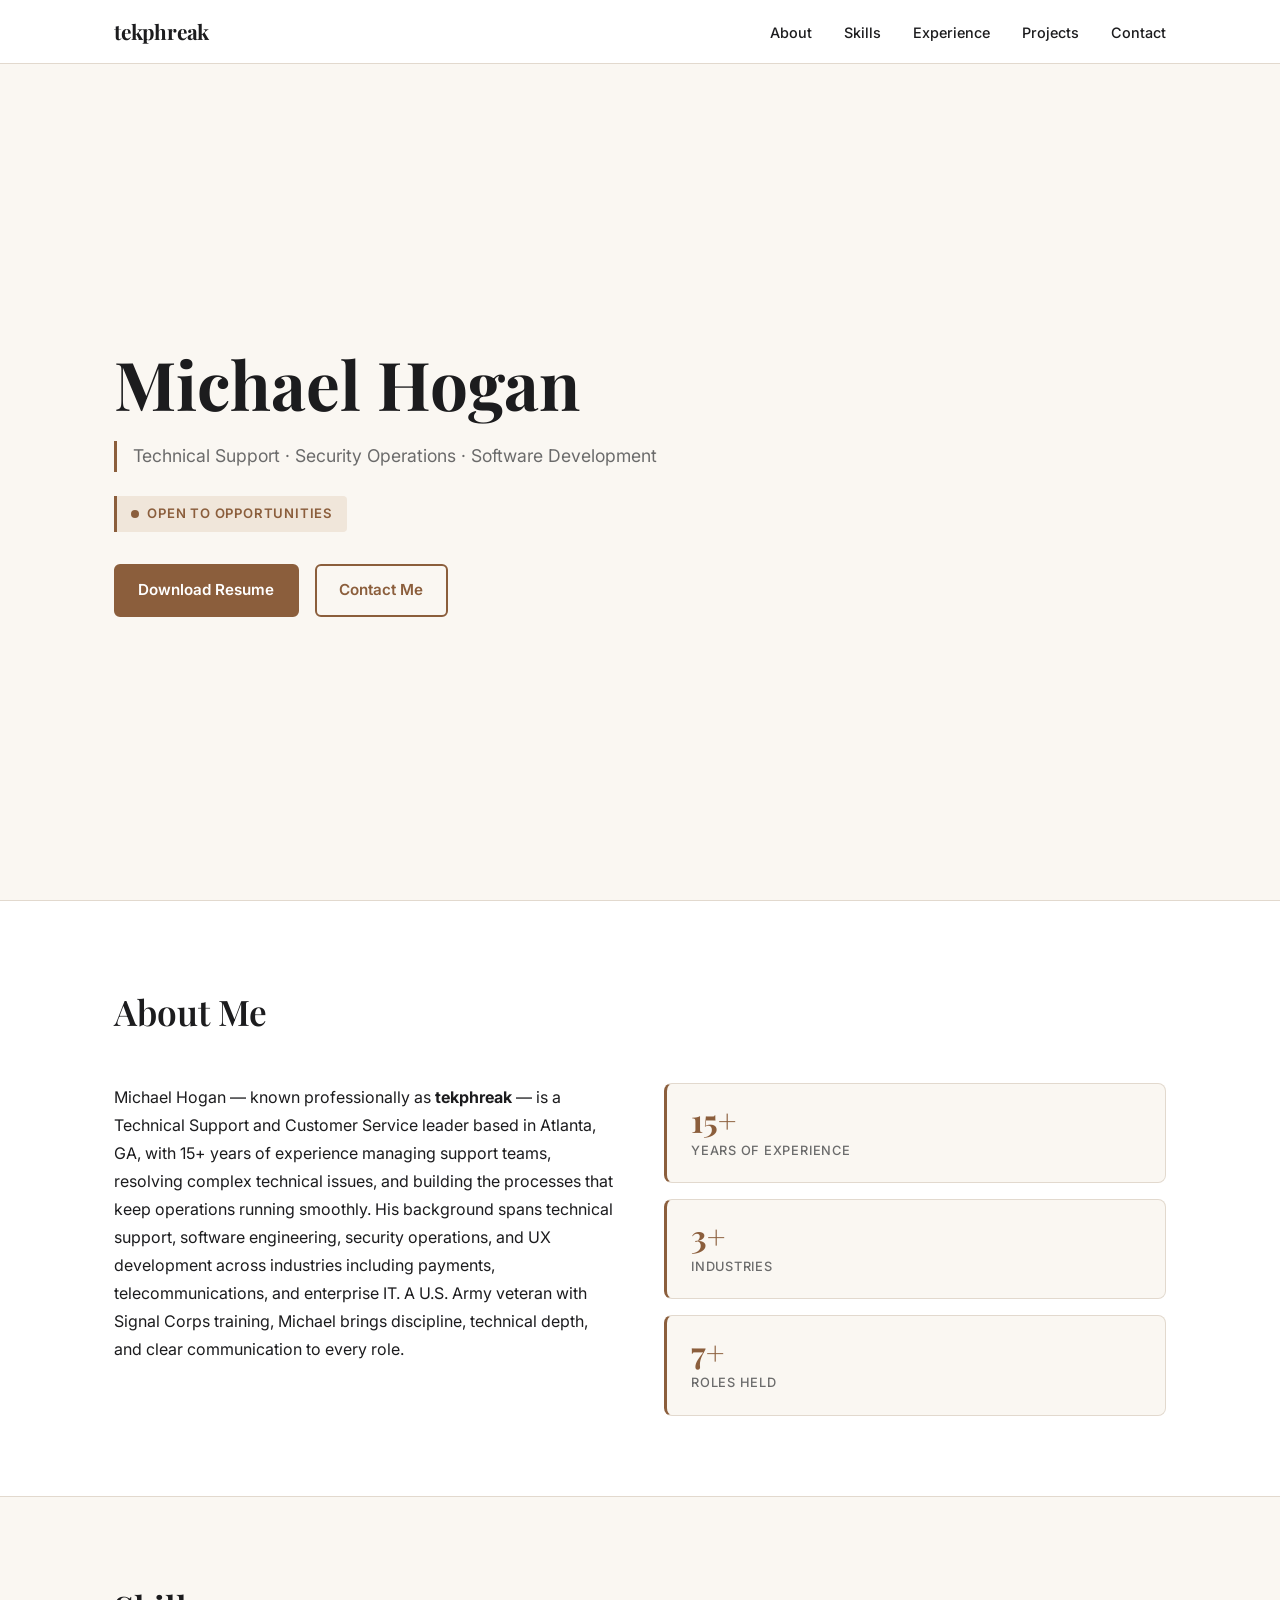
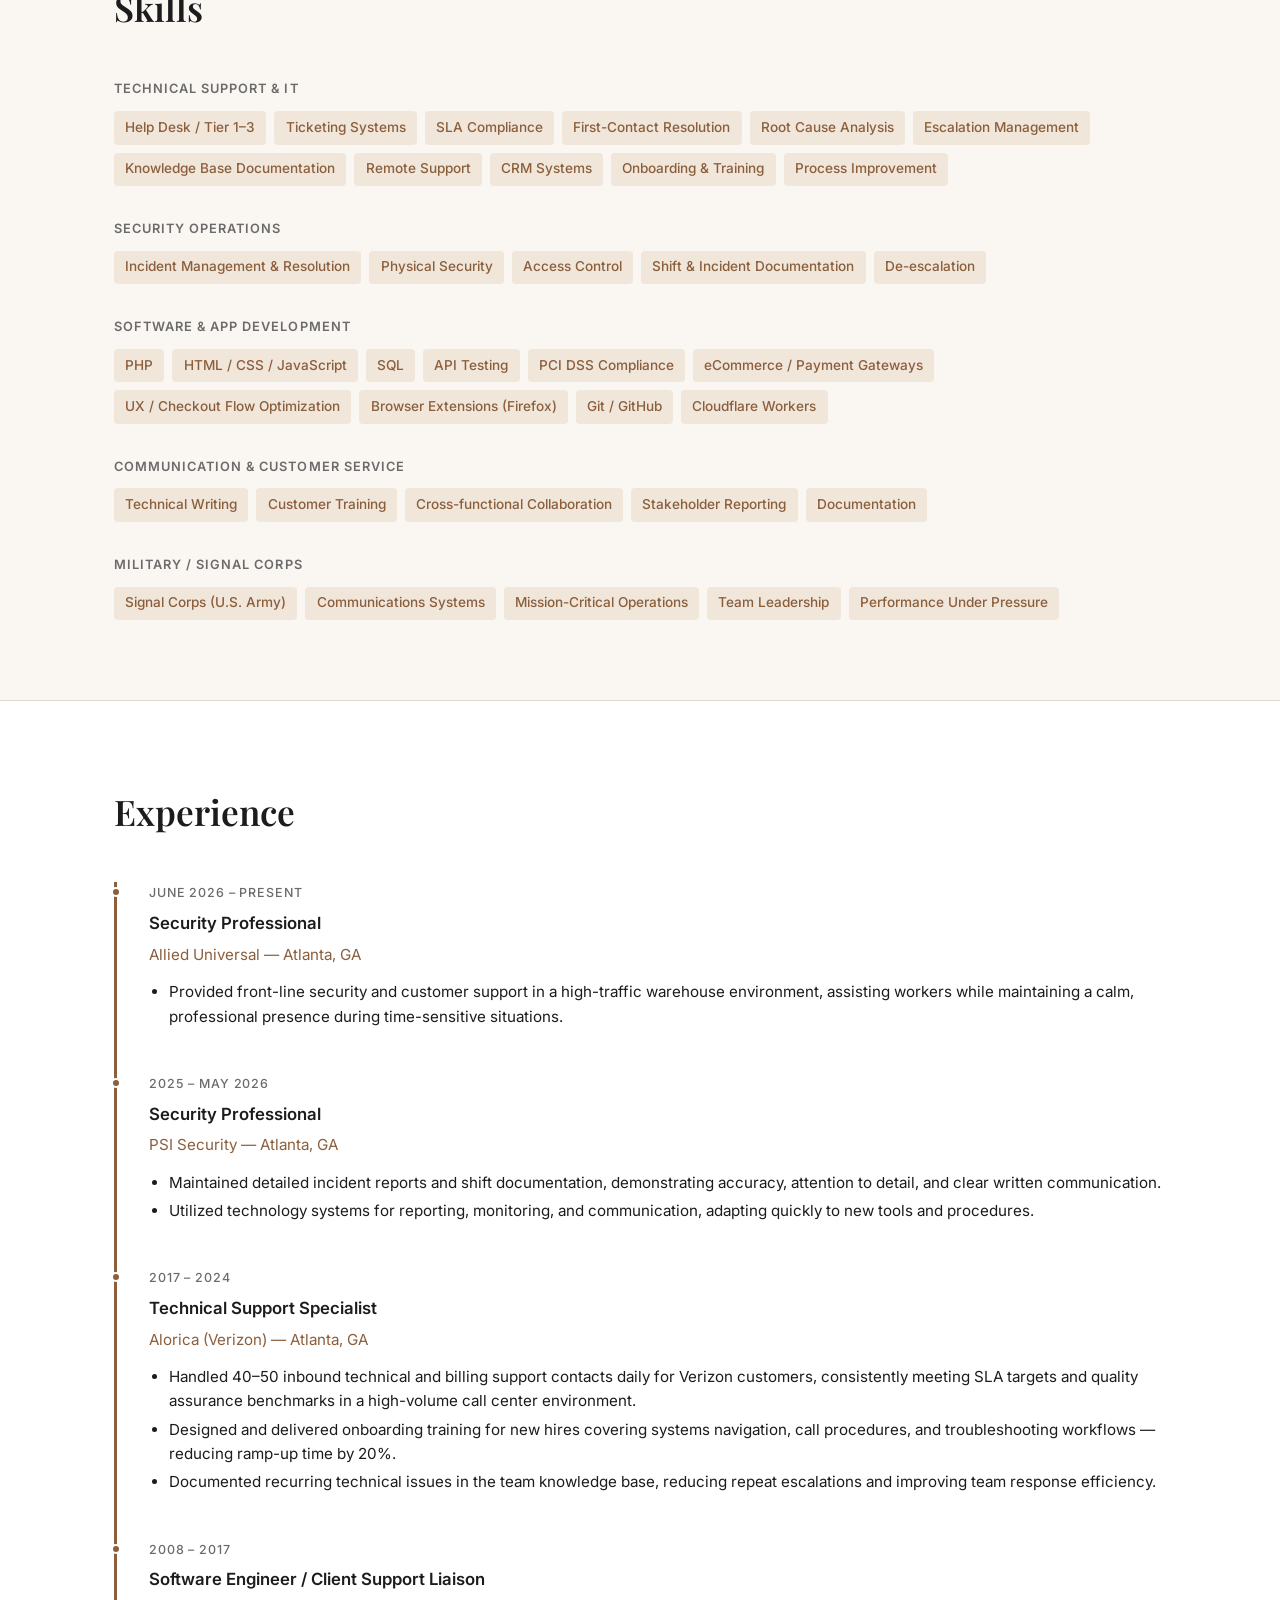
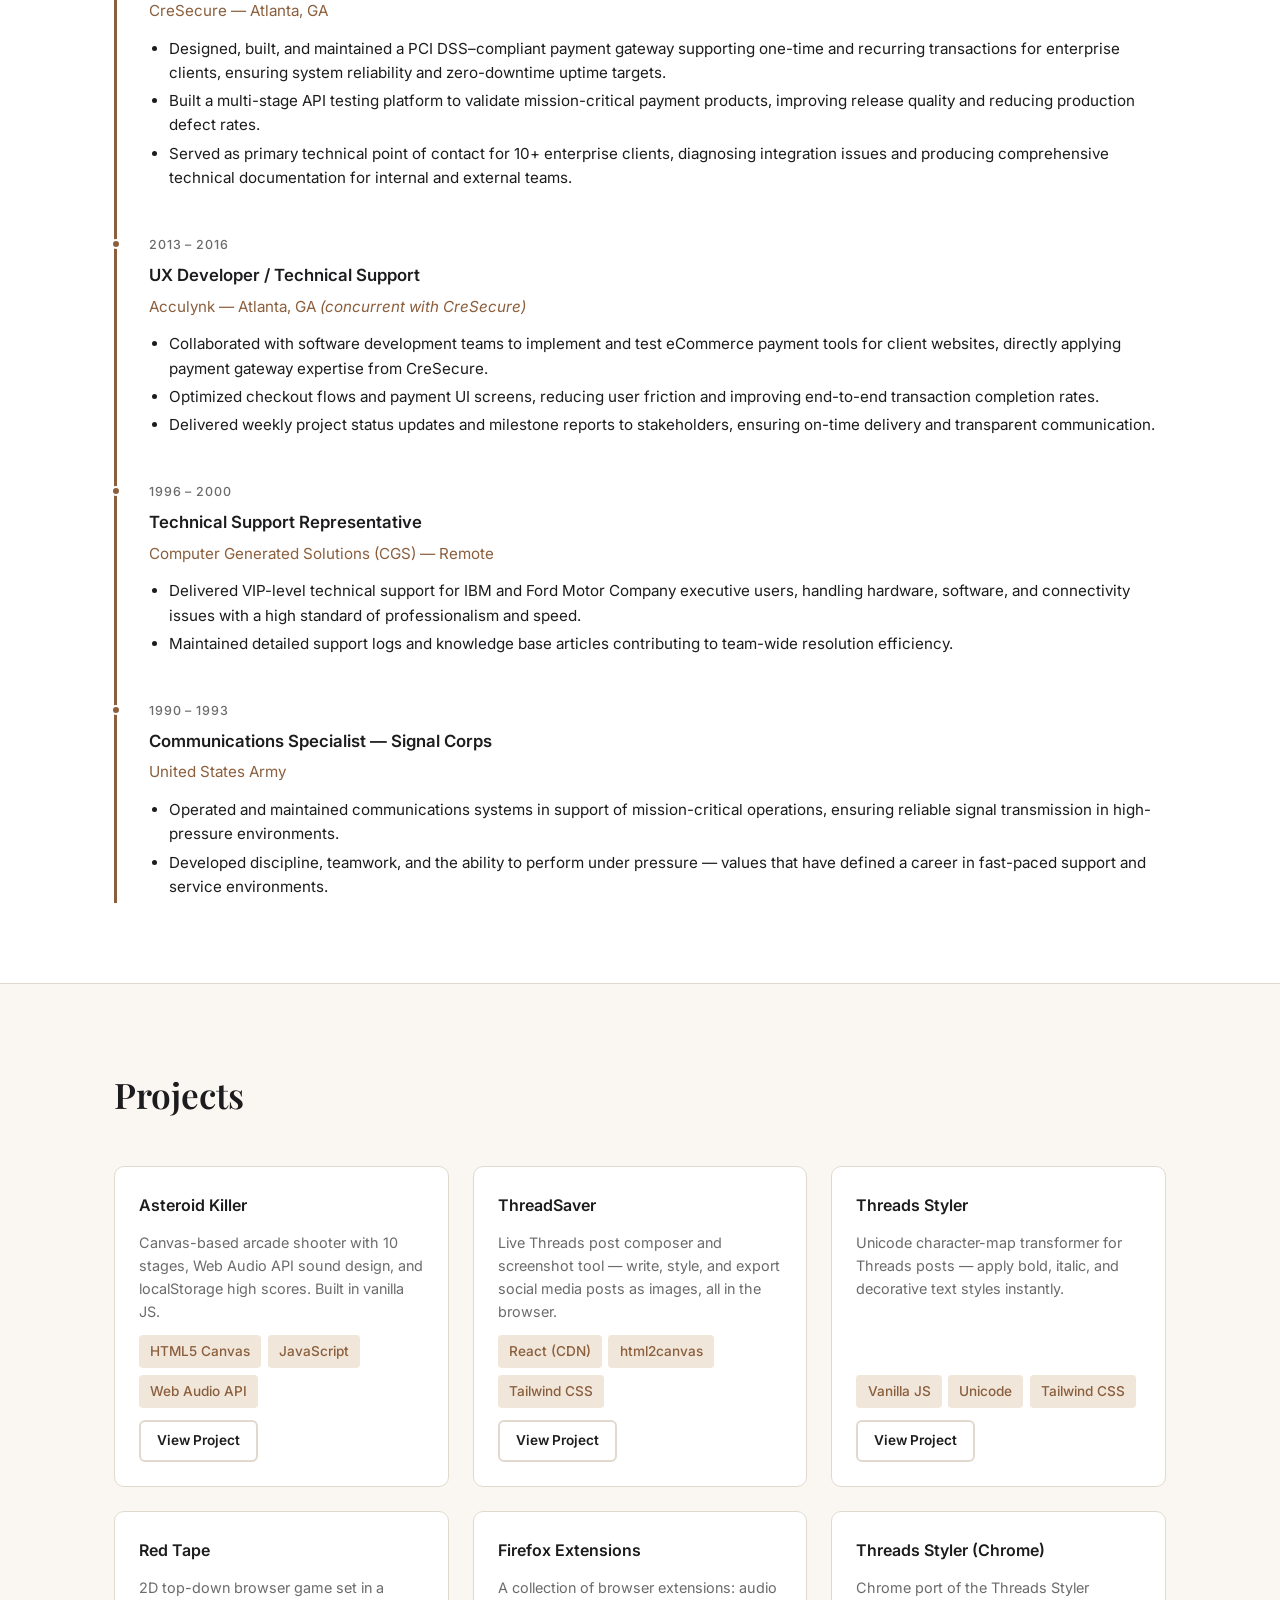
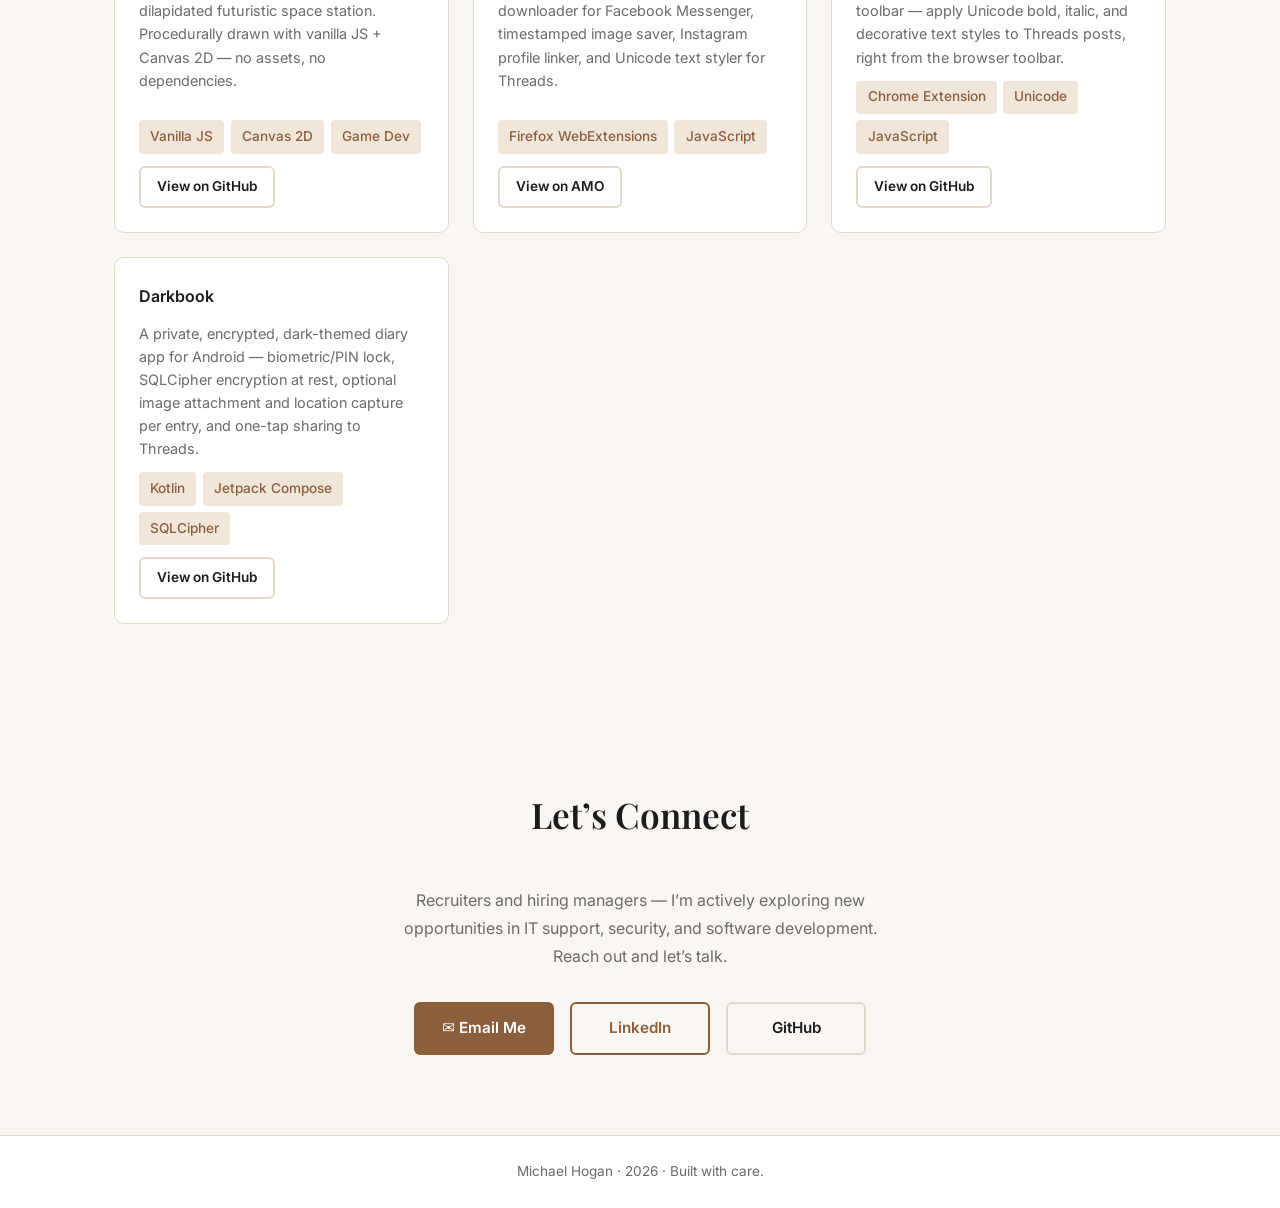
==== commit eb30eb21: "Add Threads Styler (Chrome) and Darkbook project cards Also bumps the roles-held stat, updates the h" ====
--- a/index.html
+++ b/index.html
@@ -106,7 +106,7 @@
             <span class="stat-label">Industries</span>
           </div>
           <div class="stat-card">
-            <span class="stat-number">6+</span>
+            <span class="stat-number">7+</span>
             <span class="stat-label">Roles Held</span>
           </div>
         </div>
@@ -331,6 +331,28 @@
             <span class="skill-tag">JavaScript</span>
           </div>
           <a href="https://addons.mozilla.org/en-US/firefox/user/18838772/" target="_blank" rel="noopener noreferrer" class="btn btn-outline card-btn">View on AMO</a>
+        </div>
+
+        <div class="card">
+          <h3 class="card-title">Threads Styler (Chrome)</h3>
+          <p class="card-desc">Chrome port of the Threads Styler toolbar &mdash; apply Unicode bold, italic, and decorative text styles to Threads posts, right from the browser toolbar.</p>
+          <div class="card-tags">
+            <span class="skill-tag">Chrome Extension</span>
+            <span class="skill-tag">Unicode</span>
+            <span class="skill-tag">JavaScript</span>
+          </div>
+          <a href="https://github.com/tekphreak/tekphreak-thread-styler-chrome" target="_blank" rel="noopener noreferrer" class="btn btn-outline card-btn">View on GitHub</a>
+        </div>
+
+        <div class="card">
+          <h3 class="card-title">Darkbook</h3>
+          <p class="card-desc">A private, encrypted, dark-themed diary app for Android &mdash; biometric/PIN lock, SQLCipher encryption at rest, optional image attachment and location capture per entry, and one-tap sharing to Threads.</p>
+          <div class="card-tags">
+            <span class="skill-tag">Kotlin</span>
+            <span class="skill-tag">Jetpack Compose</span>
+            <span class="skill-tag">SQLCipher</span>
+          </div>
+          <a href="https://github.com/tekphreak/darkbook" target="_blank" rel="noopener noreferrer" class="btn btn-outline card-btn">View on GitHub</a>
         </div>
 
       </div>
@@ -370,7 +392,7 @@
     "alternateName": "tekphreak",
     "url": "https://tekphreak.com",
     "image": "https://tekphreak.com/assets/profile.jpg",
-    "jobTitle": "Technical Support Specialist",
+    "jobTitle": "Security Professional",
     "address": {
       "@type": "PostalAddress",
       "addressLocality": "Atlanta",
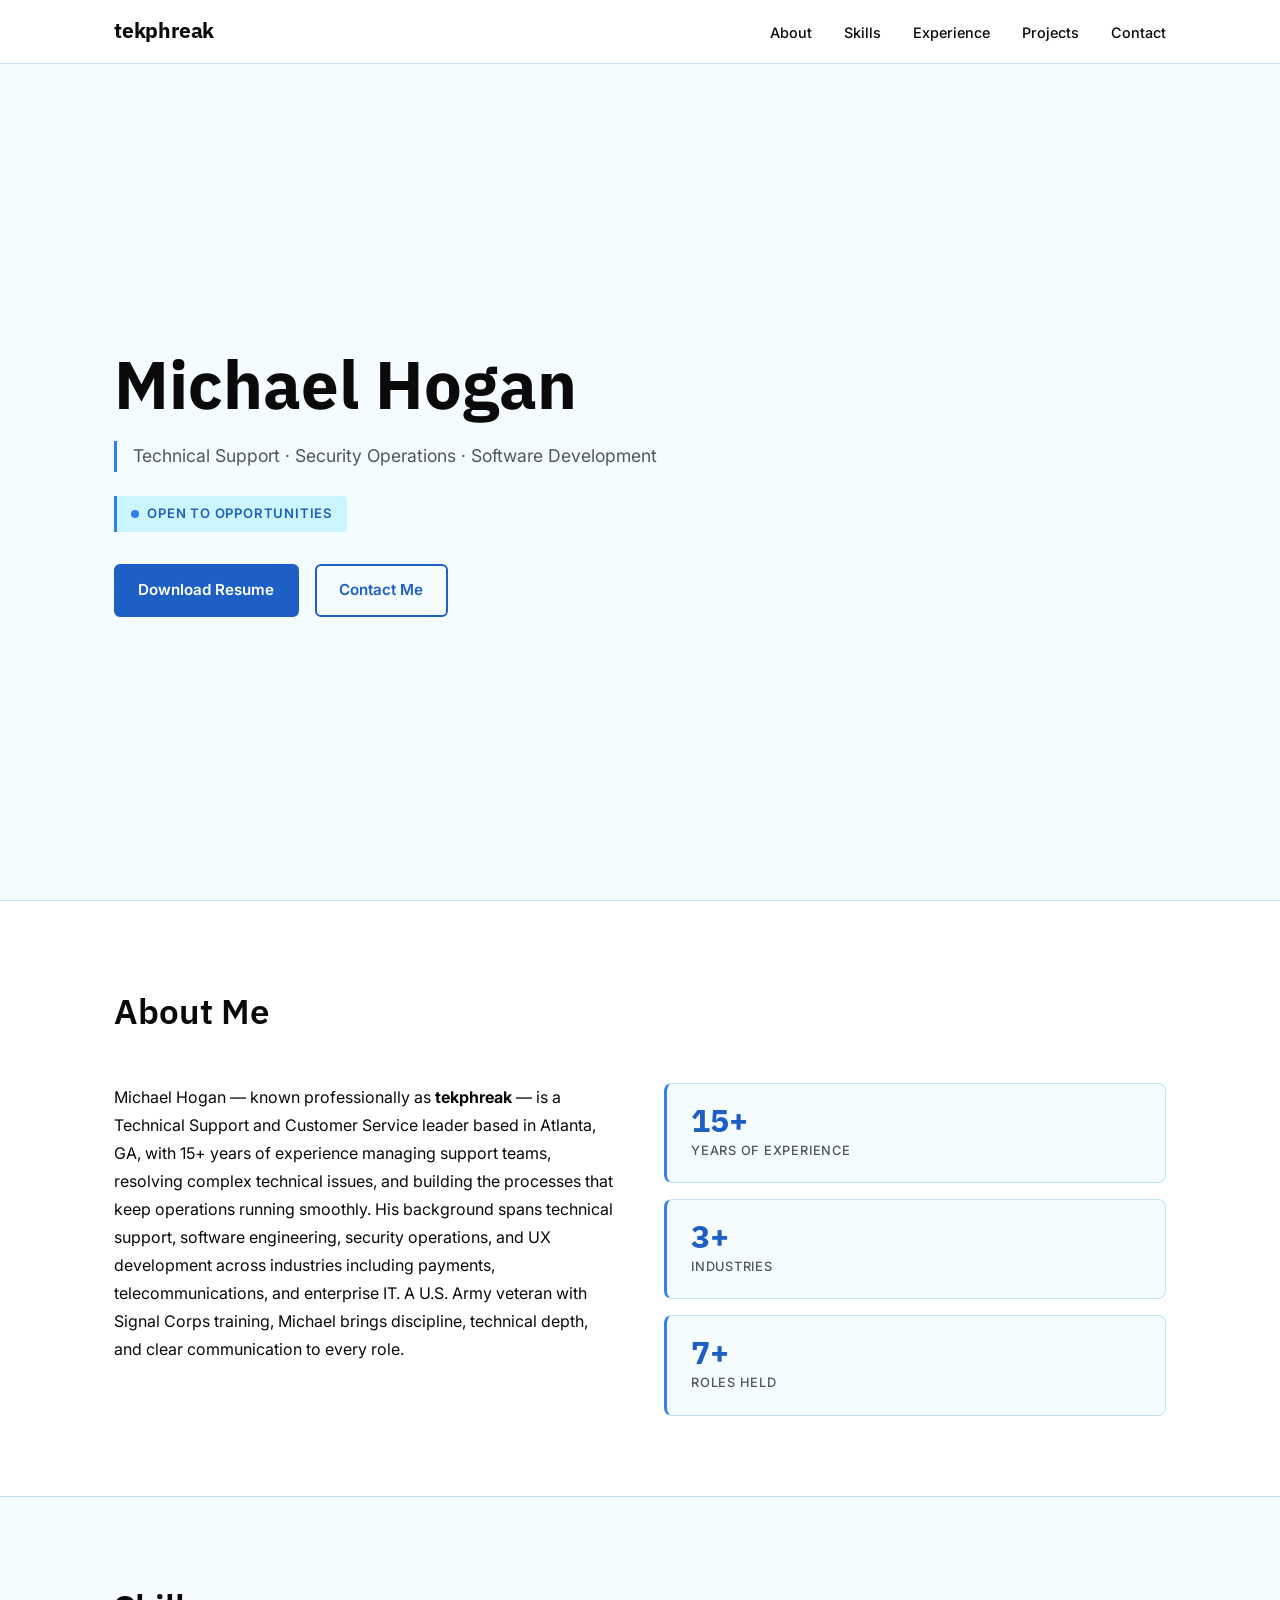
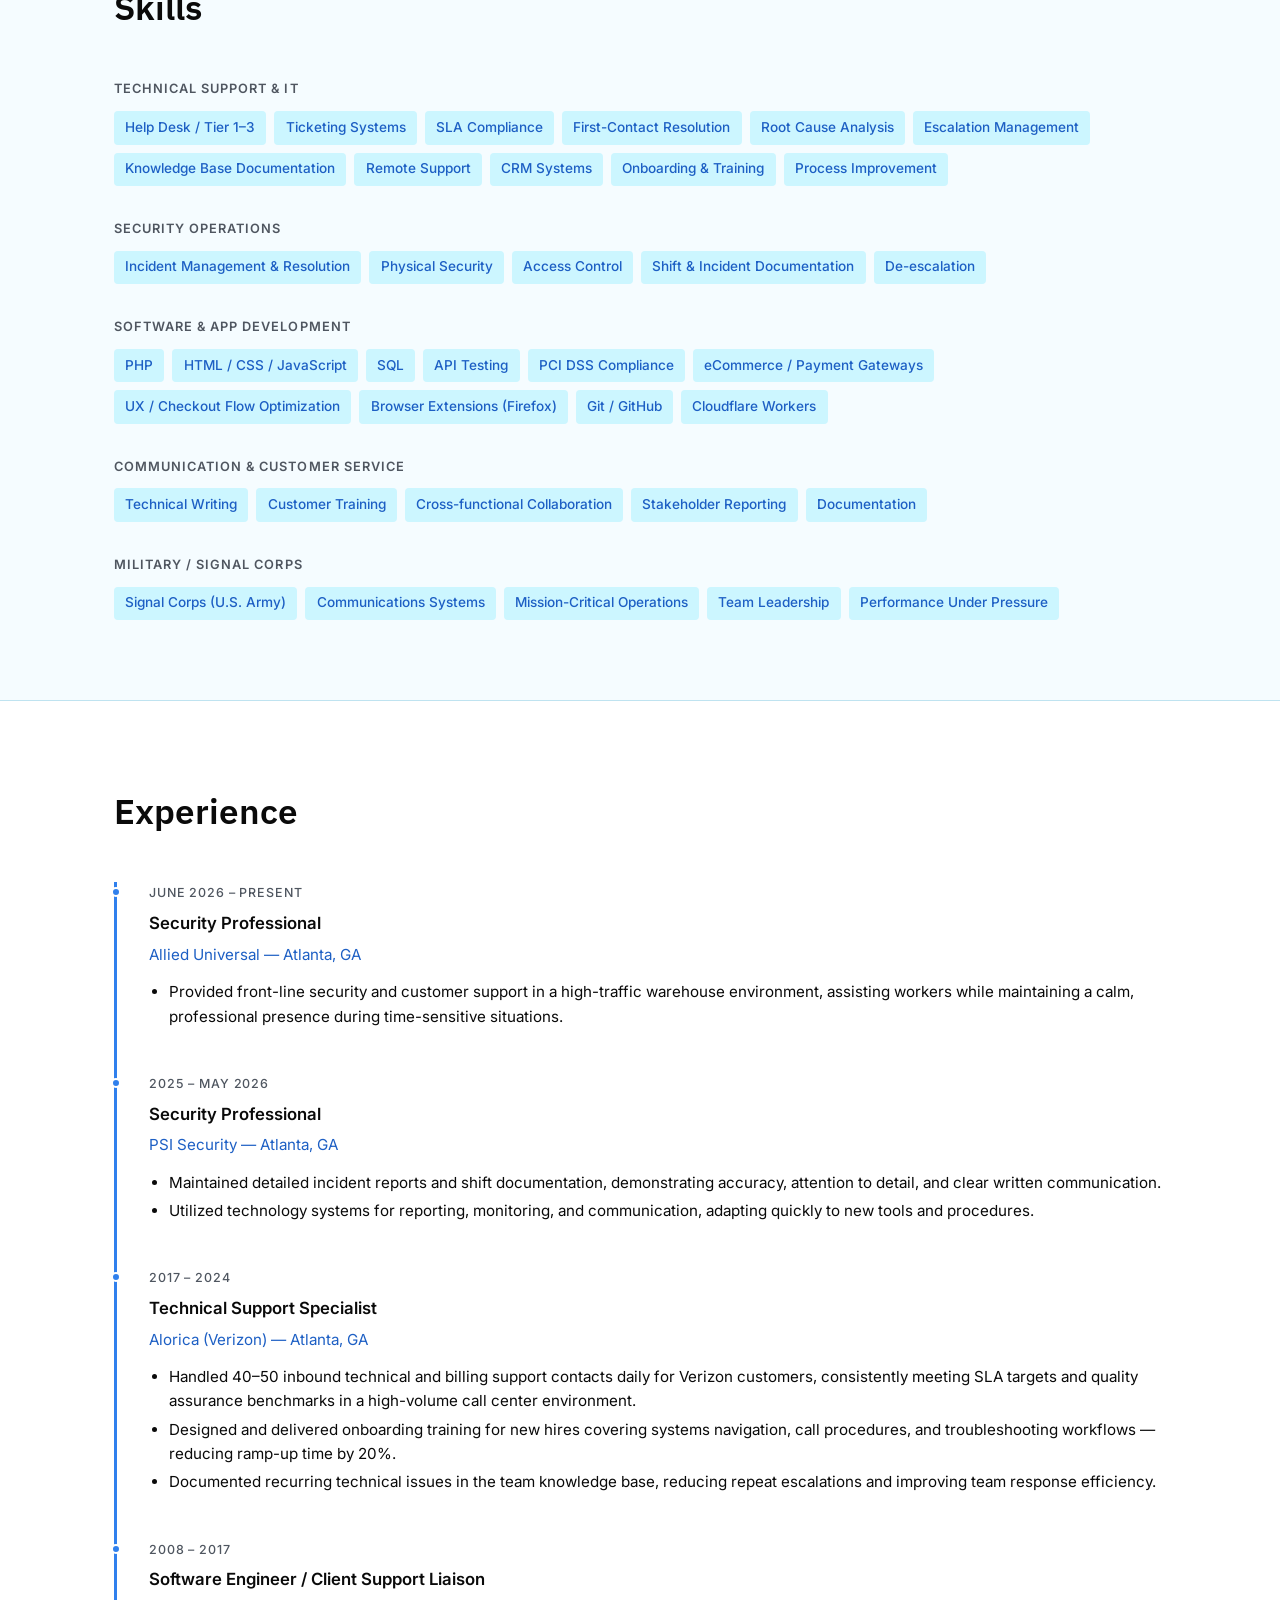
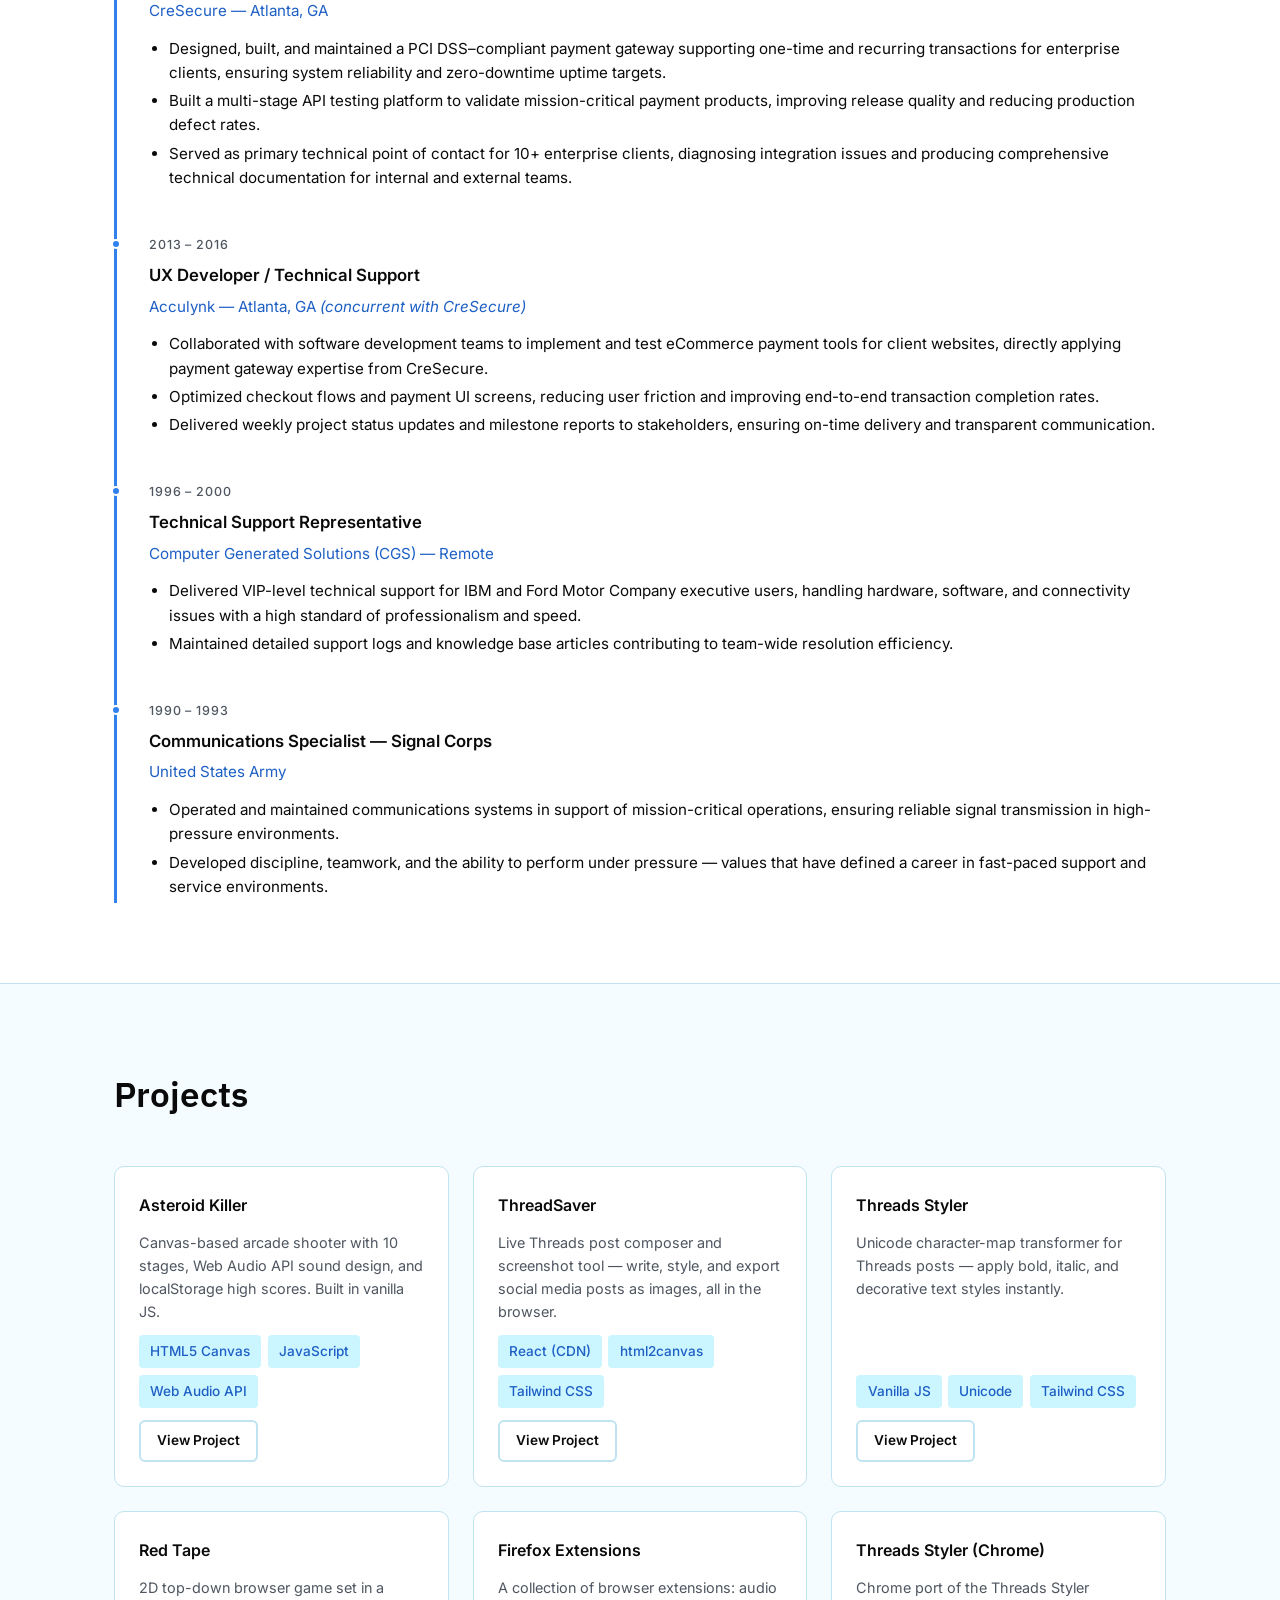
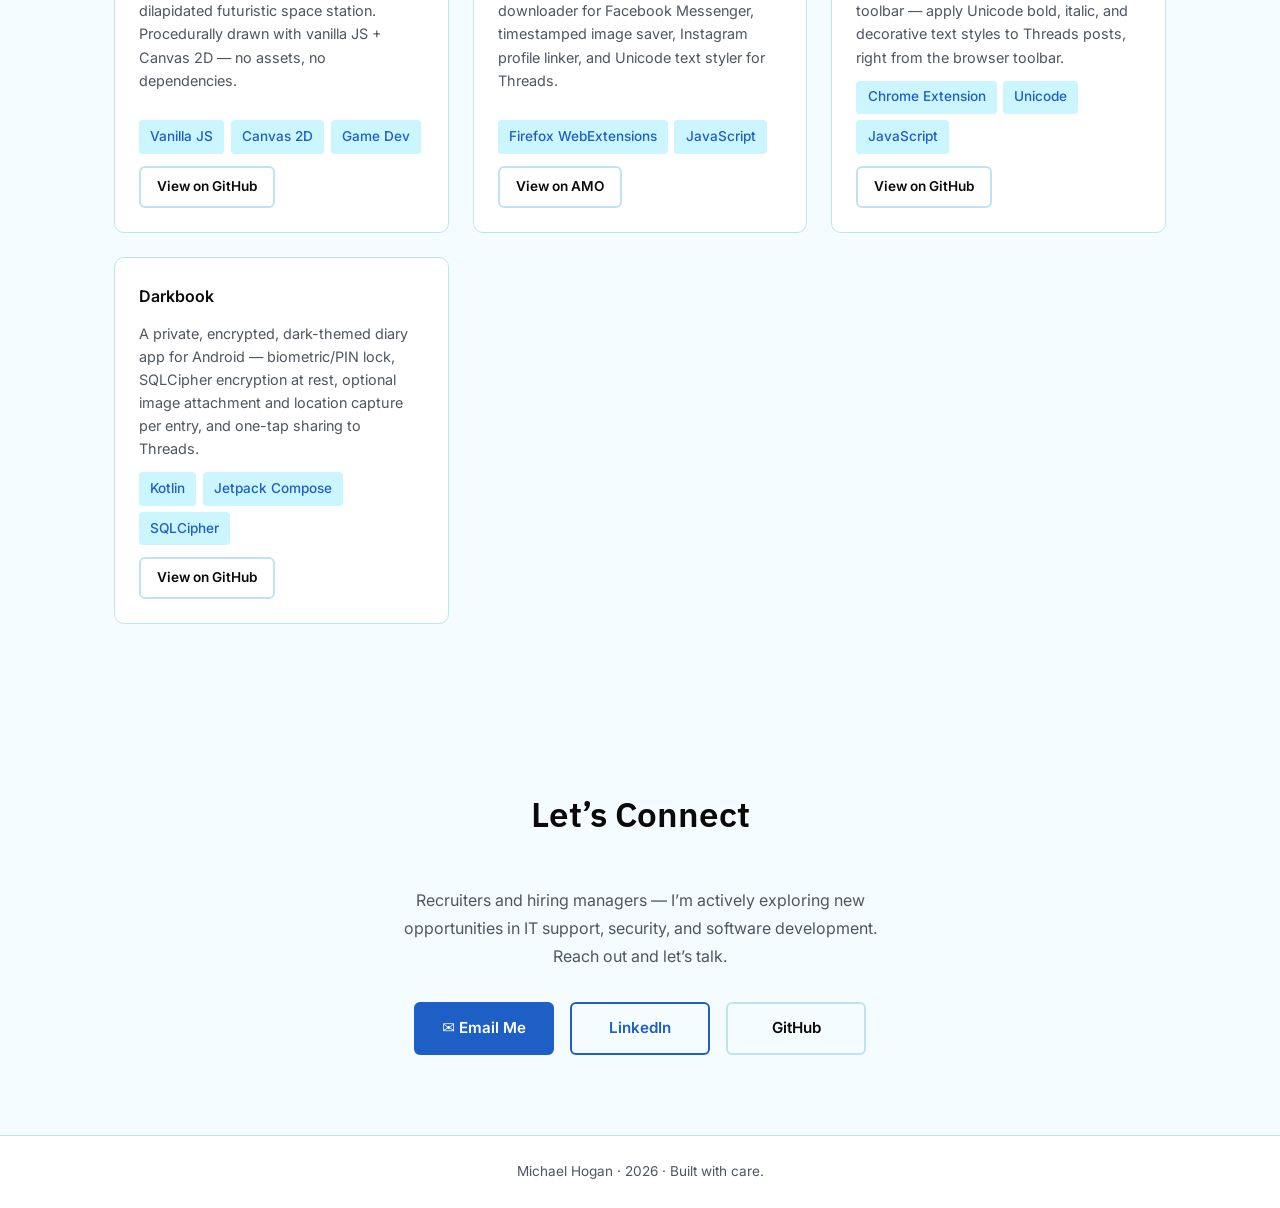
==== commit 58b1316d: "Restyle site: blue/white/black palette and IBM Plex Sans headings Replace cognac/cream palette with " ====
--- a/index.html
+++ b/index.html
@@ -35,12 +35,12 @@
   <link rel="apple-touch-icon" sizes="180x180" href="/assets/apple-touch-icon.png">
   <link rel="icon" type="image/svg+xml" href="/assets/favicon.svg">
   <link rel="manifest" href="/site.webmanifest">
-  <meta name="theme-color" content="#8B5E3C">
+  <meta name="theme-color" content="#4169E1">
 
   <!-- Fonts -->
   <link rel="preconnect" href="https://fonts.googleapis.com">
   <link rel="preconnect" href="https://fonts.gstatic.com" crossorigin>
-  <link href="https://fonts.googleapis.com/css2?family=Playfair+Display:wght@600;700&family=Inter:wght@400;500;600&display=swap" rel="stylesheet">
+  <link href="https://fonts.googleapis.com/css2?family=IBM+Plex+Sans:wght@600;700&family=Inter:wght@400;500;600&display=swap" rel="stylesheet">
 
   <!-- Styles -->
   <link rel="stylesheet" href="style.css">
@@ -78,7 +78,7 @@
           <span class="badge-dot"></span> Open to Opportunities
         </div>
         <div class="hero-ctas">
-          <a href="assets/resume.pdf" download class="btn btn-primary">Download Resume</a>
+          <a href="assets/resume.pdf" download="Michael_Hogan_Resume.pdf" class="btn btn-primary">Download Resume</a>
           <a href="#contact" class="btn btn-secondary">Contact Me</a>
         </div>
       </div>
--- a/style.css
+++ b/style.css
@@ -4,15 +4,16 @@
 
 /* --- Custom Properties --- */
 :root {
-  --color-ink:          #1C1C1E;
-  --color-surface:      #FAF7F2;
+  --color-ink:          #0A0A0A;
+  --color-surface:      #F5FCFF;
   --color-card:         #FFFFFF;
-  --color-accent:       #8B5E3C;
-  --color-accent-light: #F0E6DA;
-  --color-muted:        #6B6B6B;
-  --color-border:       #E2D9CE;
-
-  --font-display: 'Playfair Display', Georgia, serif;
+  --color-accent:       #1D5FC4;   /* AA-safe text/button blue */
+  --color-brand:        #3080ED;   /* decorative rules, dots, accents */
+  --color-accent-light: #CCF6FF;
+  --color-muted:        #4F5660;
+  --color-border:       #BFE3F0;
+
+  --font-display: 'IBM Plex Sans', system-ui, sans-serif;
   --font-body:    'Inter', system-ui, sans-serif;
 
   --nav-height: 64px;
@@ -217,7 +218,7 @@
 }
 
 .hero-tagline-block {
-  border-left: 3px solid var(--color-accent);
+  border-left: 3px solid var(--color-brand);
   padding-left: 1rem;
   margin-bottom: 1.5rem;
 }
@@ -233,7 +234,7 @@
   align-items: center;
   gap: 0.5rem;
   background-color: var(--color-accent-light);
-  border-left: 3px solid var(--color-accent);
+  border-left: 3px solid var(--color-brand);
   color: var(--color-accent);
   font-size: 0.82rem;
   font-weight: 600;
@@ -248,7 +249,7 @@
   display: inline-block;
   width: 8px;
   height: 8px;
-  background-color: var(--color-accent);
+  background-color: var(--color-brand);
   border-radius: 50%;
   flex-shrink: 0;
   animation: badge-pulse 2s infinite;
@@ -306,8 +307,8 @@
 }
 
 .btn-primary:hover {
-  background-color: #6e4a2e;
-  border-color: #6e4a2e;
+  background-color: #164A9C;
+  border-color: #164A9C;
   color: #fff;
 }
 
@@ -364,7 +365,7 @@
 .stat-card {
   background-color: var(--color-surface);
   border: 1px solid var(--color-border);
-  border-left: 3px solid var(--color-accent);
+  border-left: 3px solid var(--color-brand);
   border-radius: 8px;
   padding: 1.25rem 1.5rem;
   display: flex;
@@ -441,7 +442,7 @@
 }
 
 .timeline-entry {
-  border-left: 3px solid var(--color-accent);
+  border-left: 3px solid var(--color-brand);
   padding: 0 0 2.5rem 2rem;
   position: relative;
 }
@@ -457,7 +458,7 @@
   top: 5px;
   width: 10px;
   height: 10px;
-  background-color: var(--color-accent);
+  background-color: var(--color-brand);
   border-radius: 50%;
   border: 2px solid var(--color-card);
 }
@@ -523,7 +524,7 @@
 
 @media (hover: hover) {
   .card:hover {
-    box-shadow: 0 4px 18px rgba(139, 94, 60, 0.12);
+    box-shadow: 0 4px 18px rgba(48, 128, 237, 0.16);
   }
 }
 
@@ -735,7 +736,7 @@
   /* Timeline: swap vertical spine for top border on mobile */
   .timeline-entry {
     border-left: none;
-    border-top: 3px solid var(--color-accent);
+    border-top: 3px solid var(--color-brand);
     padding: 1.25rem 0 2rem;
   }
 
